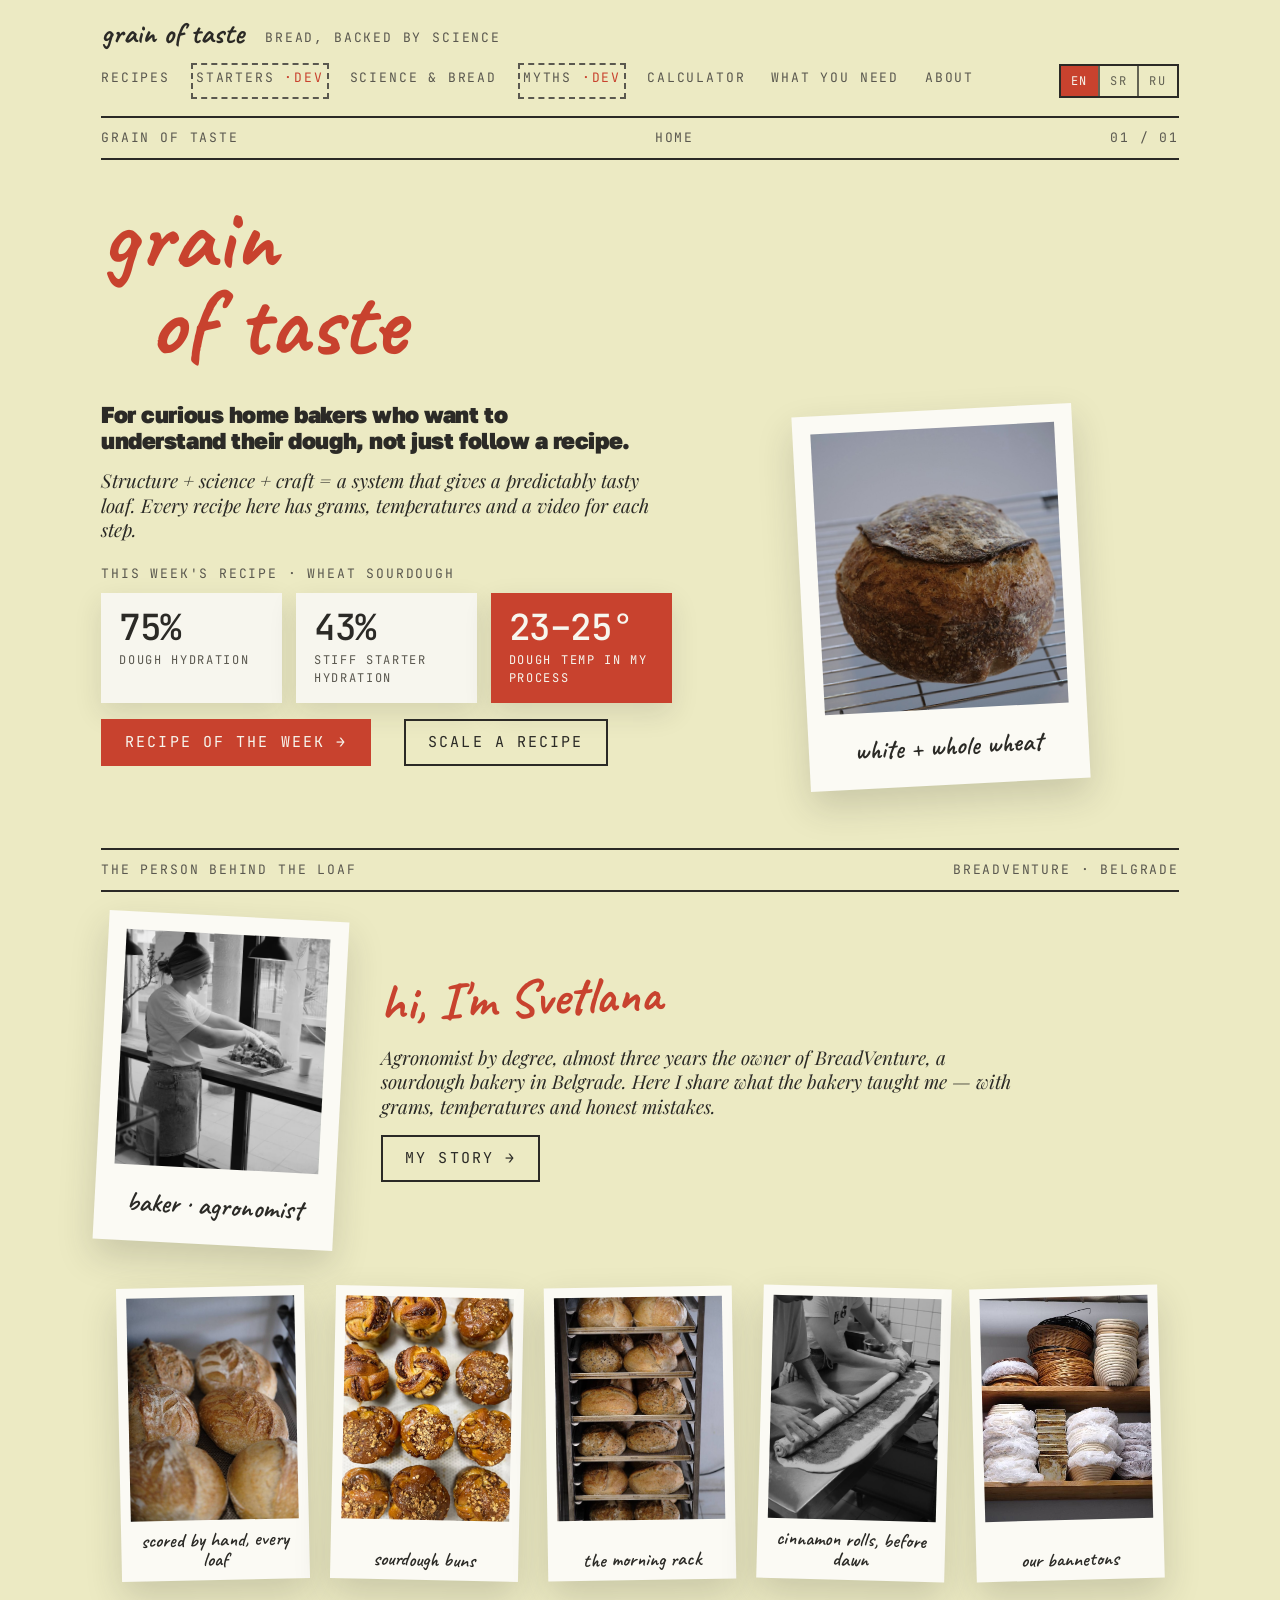
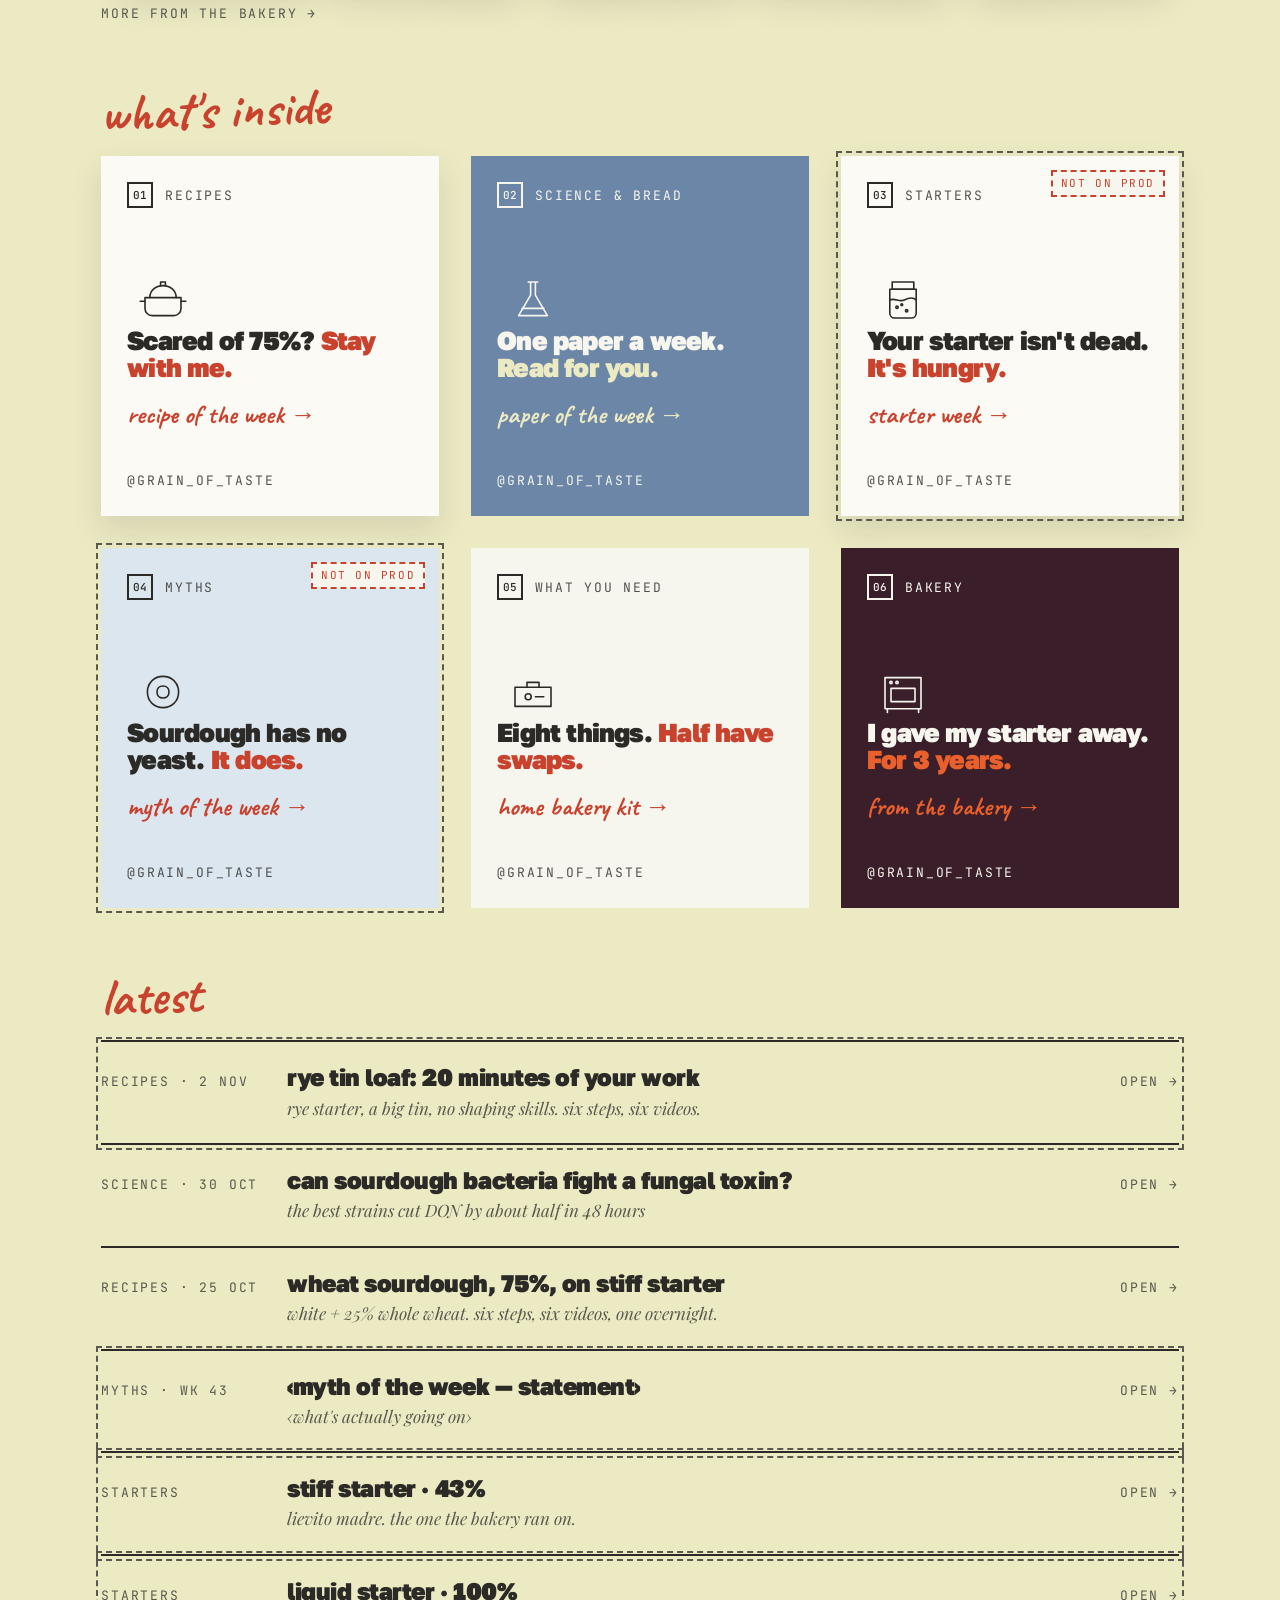
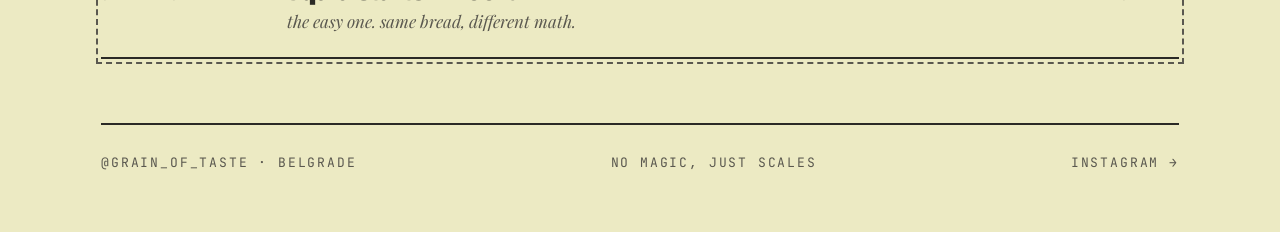
==== index.html @ 0c5607d9 "rye tin loaf recipe on the mirror (hidden on prod): her real process, 20% overnight variant, 40%→70%" ====
<!doctype html>
<html lang="en">
<head>
<meta charset="utf-8">
<meta name="viewport" content="width=device-width,initial-scale=1">
<link rel="icon" href="favicon.ico?v=3" sizes="any">
<link rel="icon" href="assets/favicon-32.png?v=3" sizes="32x32" type="image/png">
<link rel="icon" href="assets/icon-512.png?v=3" sizes="512x512" type="image/png">
<link rel="apple-touch-icon" href="assets/apple-touch-icon.png?v=3">
<link rel="mask-icon" href="assets/favicon.svg?v=3" color="#C8422E">
<link rel="icon" href="assets/favicon.svg?v=3" type="image/svg+xml">
<meta name="theme-color" content="#ECEAC3">
<title>grain of taste · bread, backed by science</title>
<meta name="description" content="Sourdough recipes, starters, a dough calculator and weekly bread science — from an agronomist who ran a bakery in Belgrade. No magic, just scales.">
<link rel="preconnect" href="https://fonts.googleapis.com"><link rel="preconnect" href="https://fonts.gstatic.com" crossorigin>
<link href="https://fonts.googleapis.com/css2?family=Caveat:wght@600;700&family=Playfair+Display:ital@1&family=JetBrains+Mono:wght@400;500&family=Golos+Text:wght@900&display=swap" rel="stylesheet">
<link rel="stylesheet" href="assets/style.css?v=fcdab4e9">
</head>
<body class="yellow">
<div class="wrap">

<header class="site-header">
  <a class="brand" href="index.html">grain of taste <span>bread, backed by science</span></a>
  <nav class="main">
    <a href="recipes/wheat-sourdough.html">recipes</a>
    <a href="recipes/stiff-starter-43.html">starters</a>
    <a href="science/index.html">science &amp; bread</a>
    <a href="myths/index.html">myths</a>
    <a href="calculator.html">calculator</a>
    <a href="what-you-need.html">what you need</a>
    <a href="about.html">about</a>
  </nav>
</header>

<div class="page-head"><span class="caps">grain of taste</span><span class="caps">home</span><span class="caps">01 / 01</span></div>

<section class="hero">
  <div class="title">grain <span>of taste</span></div>
  <div>
    <p class="lede">For curious home bakers who want to understand their dough, not just follow a recipe.</p>
    <p class="thought" style="margin-top:14px">Structure + science + craft = a system that gives a predictably tasty loaf. Every recipe here has grams, temperatures and a video for each step.</p>
    <p class="caps" style="margin:22px 0 -6px">this week's recipe · wheat sourdough</p>
    <div class="plates">
      <div class="plate"><span class="num">75%</span><span class="caps">dough hydration</span></div>
      <div class="plate"><span class="num">43%</span><span class="caps">stiff starter hydration</span></div>
      <div class="plate accent"><span class="num">23–25°</span><span class="caps">dough temp in my process</span></div>
    </div>
    <p><a class="btn fill" href="recipes/wheat-sourdough.html">recipe of the week →</a> &nbsp; <a class="btn" href="calculator.html">scale a recipe</a></p>
  </div>
  <div style="text-align:center">
    <figure class="polaroid w320" style="margin:0">
      <!-- replace with photos/hero.jpg — bread on the rack or crumb close-up, preset applied -->
      <img class="ph" src="photos/hero.jpg" alt="" onerror="this.removeAttribute('src')">
      <figcaption class="cap">white + whole wheat</figcaption>
    </figure>
  </div>
</section>

<section class="author">
  <div class="page-head"><span class="caps">the person behind the loaf</span><span class="caps">BreadVenture · belgrade</span></div>
  <div class="author-row">
    <figure class="polaroid r w240" style="margin:0"><img class="ph" src="photos/about-bakery.jpg" alt="Svetlana cutting bread at the bakery counter"><figcaption class="cap">baker · agronomist</figcaption></figure>
    <div>
      <h2 class="hand tilt">hi, I'm Svetlana</h2>
      <p class="thought">Agronomist by degree, almost three years the owner of BreadVenture, a sourdough bakery in Belgrade. Here I share what the bakery taught me — with grams, temperatures and honest mistakes.</p>
      <p><a class="btn" href="about.html">my story →</a></p>
    </div>
  </div>
  <div class="strip">
      <figure class="polaroid" style="--t:-2deg"><img class="ph" src="photos/bakery/scored.jpg" alt="scored by hand, every loaf" loading="lazy"><figcaption class="cap">scored by hand, every loaf</figcaption></figure>
      <figure class="polaroid" style="--t:2deg"><img class="ph" src="photos/bakery/buns.jpg" alt="sourdough buns" loading="lazy"><figcaption class="cap">sourdough buns</figcaption></figure>
      <figure class="polaroid" style="--t:-1.5deg"><img class="ph" src="photos/bakery/rack.jpg" alt="the morning rack" loading="lazy"><figcaption class="cap">the morning rack</figcaption></figure>
      <figure class="polaroid" style="--t:2.5deg"><img class="ph" src="photos/bakery/rolling.jpg" alt="cinnamon rolls, before dawn" loading="lazy"><figcaption class="cap">cinnamon rolls, before dawn</figcaption></figure>
      <figure class="polaroid" style="--t:-2.5deg"><img class="ph" src="photos/bakery/bannetons.jpg" alt="our bannetons" loading="lazy"><figcaption class="cap">our bannetons</figcaption></figure>
  </div>
  <p><a class="caps arrow" href="about.html#bakery">more from the bakery</a></p>
</section>

<section>
  <h2 class="hand tilt">what's inside</h2>
  <div class="three">
    <a class="cover-card yellow" href="recipes/wheat-sourdough.html">
      <div class="top"><span class="no">01</span><span class="caps">recipes</span></div>
      <span data-icon="pot" class="icon"></span>
      <p class="hook">Scared of 75%? <i>Stay with me.</i></p>
      <span class="series">recipe of the week →</span>
      <div class="bottom"><span class="caps">@grain_of_taste</span></div>
    </a>
    <a class="cover-card blue" href="science/index.html">
      <div class="top"><span class="no">02</span><span class="caps">science &amp; bread</span></div>
      <span data-icon="flask" class="icon"></span>
      <p class="hook">One paper a week. <i>Read for you.</i></p>
      <span class="series">paper of the week →</span>
      <div class="bottom"><span class="caps">@grain_of_taste</span></div>
    </a>
    <a class="cover-card yellow" href="recipes/stiff-starter-43.html">
      <div class="top"><span class="no">03</span><span class="caps">starters</span></div>
      <span data-icon="jar" class="icon"></span>
      <p class="hook">Your starter isn't dead. <i>It's hungry.</i></p>
      <span class="series">starter week →</span>
      <div class="bottom"><span class="caps">@grain_of_taste</span></div>
    </a>
    <a class="cover-card sky" href="myths/index.html">
      <div class="top"><span class="no">04</span><span class="caps">myths</span></div>
      <span data-icon="window" class="icon"></span>
      <p class="hook">Sourdough has no yeast. <i>It does.</i></p>
      <span class="series">myth of the week →</span>
      <div class="bottom"><span class="caps">@grain_of_taste</span></div>
    </a>
    <a class="cover-card paper" href="what-you-need.html">
      <div class="top"><span class="no">05</span><span class="caps">what you need</span></div>
      <span data-icon="scale" class="icon"></span>
      <p class="hook">Eight things. <i>Half have swaps.</i></p>
      <span class="series">home bakery kit →</span>
      <div class="bottom"><span class="caps">@grain_of_taste</span></div>
    </a>
    <a class="cover-card plum" href="about.html">
      <div class="top"><span class="no">06</span><span class="caps">bakery</span></div>
      <span data-icon="oven" class="icon"></span>
      <p class="hook">I gave my starter away. <i>For 3 years.</i></p>
      <span class="series">from the bakery →</span>
      <div class="bottom"><span class="caps">@grain_of_taste</span></div>
    </a>
  </div>
</section>

<section>
  <h2 class="hand tilt">latest</h2>
  <!-- Add new posts at the top. caps = rubric · date -->
  <div class="posts">
    <a class="post" href="recipes/rye-tin-loaf.html"><span class="caps">recipes · 2 nov</span><div><div class="title">rye tin loaf: 20 minutes of your work</div><div class="sub">rye starter, a big tin, no shaping skills. six steps, six videos.</div></div><span class="caps arrow">open</span></a>
    <a class="post" href="science/2026-10-30-sourdough-vs-fusarium.html"><span class="caps">science · 30 oct</span><div><div class="title">can sourdough bacteria fight a fungal toxin?</div><div class="sub">the best strains cut DON by about half in 48 hours</div></div><span class="caps arrow">open</span></a>
    <a class="post" href="recipes/wheat-sourdough.html"><span class="caps">recipes · 25 oct</span><div><div class="title">wheat sourdough, 75%, on stiff starter</div><div class="sub">white + 25% whole wheat. six steps, six videos, one overnight.</div></div><span class="caps arrow">open</span></a>
    <a class="post" href="myths/myth-template.html"><span class="caps">myths · wk 43</span><div><div class="title">‹myth of the week — statement›</div><div class="sub">‹what's actually going on›</div></div><span class="caps arrow">open</span></a>
    <a class="post" href="recipes/stiff-starter-43.html"><span class="caps">starters</span><div><div class="title">stiff starter · 43%</div><div class="sub">lievito madre. the one the bakery ran on.</div></div><span class="caps arrow">open</span></a>
    <a class="post" href="recipes/liquid-starter-100.html"><span class="caps">starters</span><div><div class="title">liquid starter · 100%</div><div class="sub">the easy one. same bread, different math.</div></div><span class="caps arrow">open</span></a>
  </div>
</section>

<footer class="site-footer">
  <span class="caps">@grain_of_taste · belgrade</span>
  <span class="caps">no magic, just scales</span>
  <a class="caps" href="https://instagram.com/grain_of_taste">instagram →</a>
</footer>
</div>
<script src="assets/site.js?v=3bee88e0"></script>
<script src="assets/i18n.js?v=c0e2ca39"></script>
<script src="assets/flags.js?v=604e0d68"></script>
<script src="assets/analytics.js?v=9a5e3be8"></script>
</body>
</html>
---- assets/style.css ----
/* grain of taste — site styles. Brandbook v1.0, Oct 2026.
   Tokens are the brandbook's. No white, no gradients, no textures, no rounded cards. */

:root{
  --yellow:#ECEAC3; --paper:#F7F6EE; --blue:#6B86A6; --sky:#DCE6EF;
  --plum:#3A1E2A; --red:#C8422E; --orange:#E9602C; --ink:#2B2A26;
  --muted:#5A584F; --card:#FBFAF4;
  --hand:'Caveat',cursive; --serif:'Playfair Display',serif;
  --mono:'JetBrains Mono',monospace; --hook:'Golos Text',sans-serif;
  --bg:var(--paper); --fg:var(--ink); --accent:var(--red); --rule:var(--ink);
  --step:20px; --margin:60px;
}
*{box-sizing:border-box}
html{-webkit-text-size-adjust:100%}
body{margin:0;background:var(--bg);color:var(--fg);font-family:var(--mono);font-size:15px;line-height:1.5}
body.yellow{--bg:var(--yellow)} body.paper{--bg:var(--paper)}
body.sky{--bg:var(--sky)}
body.blue{--bg:var(--blue);--fg:var(--paper);--accent:var(--yellow);--rule:var(--paper)}
body.plum{--bg:var(--plum);--fg:var(--paper);--accent:var(--orange);--rule:var(--paper)}
a{color:inherit;text-decoration:none}
img,video,iframe{max-width:100%;display:block}
svg.icon{width:1em;height:1em;stroke:currentColor;fill:none;stroke-width:1.6;stroke-linecap:round;stroke-linejoin:round;vector-effect:non-scaling-stroke}
svg.icon *{vector-effect:non-scaling-stroke}

/* ---------- type ---------- */
.caps{font-family:var(--mono);font-size:13px;letter-spacing:.14em;text-transform:uppercase;color:var(--muted)}
.blue .caps,.plum .caps{color:var(--fg);opacity:.75}
.hand{font-family:var(--hand);font-weight:700;color:var(--accent);line-height:1}
.hand.tilt{display:inline-block;transform:rotate(-3deg);transform-origin:left bottom}
.thought{font-family:var(--serif);font-style:italic;font-size:22px;line-height:1.3;max-width:34em}
.num{font-family:var(--mono);font-weight:500;letter-spacing:-.04em;line-height:1}
h1,h2,h3{margin:0;font-weight:700}
h1.hand{font-size:clamp(56px,9vw,112px);margin:var(--step) 0 calc(var(--step)*1.5)}
h2.hand{font-size:clamp(40px,6vw,72px);margin:0 0 var(--step)}
h3.hand{font-size:40px}
p{margin:0 0 var(--step)}
.arrow::after{content:" →"}

/* ---------- layout ---------- */
.wrap{max-width:1180px;margin:0 auto;padding:0 clamp(16px,4vw,var(--margin))}
.site-header,.site-footer{display:flex;justify-content:space-between;align-items:center;gap:var(--step);padding:28px 0;flex-wrap:wrap}
.site-header .brand{font-family:var(--hand);font-weight:700;font-size:34px;line-height:1;color:var(--fg)}
.site-header .brand span{font-family:var(--mono);font-weight:400;font-size:13px;letter-spacing:.14em;text-transform:uppercase;color:var(--muted);margin-left:14px;vertical-align:middle}
.blue .site-header .brand span,.plum .site-header .brand span{color:var(--fg);opacity:.75}
nav.main{display:flex;gap:18px 26px;flex-wrap:wrap}
nav.main a{font-family:var(--mono);font-size:13px;letter-spacing:.14em;text-transform:uppercase;color:var(--muted);padding-bottom:4px;border-bottom:2px solid transparent}
nav.main a.on,nav.main a:hover{color:var(--fg);border-color:var(--accent)}
.blue nav.main a,.plum nav.main a{color:var(--fg);opacity:.8}
.blue nav.main a.on,.plum nav.main a.on{opacity:1}
.page-head{display:flex;justify-content:space-between;align-items:baseline;gap:var(--step);padding:14px 0;border-top:2px solid var(--rule);border-bottom:2px solid var(--rule);margin-bottom:calc(var(--step)*2)}
.site-footer{border-top:2px solid var(--rule);margin-top:calc(var(--step)*4);padding:28px 0 60px}
section{margin:calc(var(--step)*3) 0}
.two{display:grid;grid-template-columns:1fr 1fr;gap:calc(var(--step)*2)}
.three{display:grid;grid-template-columns:repeat(3,1fr);gap:calc(var(--step)*2)}
@media(max-width:820px){.two,.three{grid-template-columns:1fr}}

/* ---------- elements ---------- */
.plate{display:inline-flex;flex-direction:column;gap:8px;background:var(--paper);color:var(--ink);padding:26px 28px;box-shadow:0 10px 26px rgba(43,42,38,.12);min-width:150px}
.plate .num{font-size:60px}
.plate .caps{font-size:15px}
.plate.accent{background:var(--red);color:var(--paper)} .plate.accent .caps{color:var(--paper);opacity:.85}
.plum .plate.accent{background:var(--orange)}
.plates{display:flex;gap:var(--step);flex-wrap:wrap;margin:var(--step) 0}
.plates .plate{min-width:0;flex:1 1 140px}
@media(max-width:600px){.plate{padding:18px 20px}.plate .num{font-size:40px}}

.polaroid{display:inline-block;background:var(--card);padding:18px 18px 76px;box-shadow:0 16px 36px rgba(43,42,38,.18);transform:rotate(-3deg);max-width:100%;position:relative}
.polaroid.r{transform:rotate(3deg)} .polaroid.flat{transform:none}
.polaroid .ph{aspect-ratio:4/4.6;width:100%;background:#D9D3C7;object-fit:cover;display:block}
.polaroid .cap{position:absolute;left:10px;right:10px;bottom:0;height:76px;display:flex;align-items:center;justify-content:center;text-align:center;font-family:var(--hand);font-weight:600;font-size:32px;color:var(--ink);line-height:.95}
.polaroid.w240 .cap{font-size:28px}
.polaroid.w240{width:240px} .polaroid.w320{width:320px} .polaroid.w420{width:420px}

.list{list-style:none;margin:0;padding:0;border-top:2px solid var(--rule)}
.list li{display:grid;grid-template-columns:40px 1fr;gap:22px;padding:18px 0;border-bottom:2px solid var(--rule);font-size:16px;line-height:1.45}
.list li b{font-weight:400;color:var(--muted);font-size:18px}
.blue .list li b,.plum .list li b{color:var(--fg);opacity:.7}

table.t{width:100%;border-collapse:collapse;font-family:var(--mono);font-size:17px}
table.t th{font-weight:400;text-align:left;padding:14px 0;border-bottom:2px solid var(--rule)}
table.t th.r,table.t td.r{text-align:right;font-variant-numeric:tabular-nums}
table.t td{padding:14px 0;border-bottom:2px solid var(--rule)}
table.t th.caps,table.t td.caps{font-size:13px}
table.t tr.total td{font-weight:500}

.steps{display:flex;gap:20px;flex-wrap:wrap;margin:var(--step) 0}
.steps a{width:110px;height:110px;border:2px solid var(--rule);display:grid;place-items:center;font-family:var(--mono);font-size:40px;font-weight:500}
.steps a.last{background:var(--red);border-color:var(--red);color:var(--paper)}
@media(max-width:600px){.steps a{width:64px;height:64px;font-size:24px}}

.btn{display:inline-block;font-family:var(--mono);font-size:15px;letter-spacing:.14em;text-transform:uppercase;padding:14px 22px;border:2px solid var(--rule);line-height:1;cursor:pointer;background:none;color:inherit}
.btn.fill{background:var(--red);border-color:var(--red);color:var(--paper)}
.plum .btn.fill{background:var(--orange);border-color:var(--orange)}
.btn.small{font-size:13px;padding:10px 14px}

.reply{font-family:var(--hand);font-weight:700;font-size:38px;line-height:1.05;color:var(--accent);margin:var(--step) 0}
.reply::after{content:" →"}

.cover-card{display:flex;flex-direction:column;justify-content:space-between;min-height:420px;padding:26px;color:var(--ink);position:relative}
.cover-card.yellow{background:var(--yellow)} .cover-card.paper{background:var(--paper)}
.cover-card.sky{background:var(--sky)}
.cover-card.blue{background:var(--blue);color:var(--paper)} .cover-card.plum{background:var(--plum);color:var(--paper)}
.cover-card .top{display:flex;align-items:center;gap:12px}
.cover-card .no{width:26px;height:26px;border:2px solid currentColor;display:grid;place-items:center;font-size:11px;font-weight:500;letter-spacing:0}
.cover-card .caps{color:inherit;opacity:.8}
.cover-card .icon{width:72px;height:72px;margin:28px 0 20px}
.cover-card .hook{font-family:var(--hook);font-weight:900;font-size:30px;line-height:1.02;letter-spacing:-.03em;margin:0 0 14px}
.cover-card .hook i{font-style:normal;color:var(--red)}
.cover-card.blue .hook i{color:var(--yellow)} .cover-card.plum .hook i{color:var(--orange)}
.cover-card .series{font-family:var(--hand);font-weight:700;font-size:26px;color:var(--red)}
.cover-card.blue .series{color:var(--yellow)} .cover-card.plum .series{color:var(--orange)}
.cover-card .bottom{display:flex;justify-content:space-between;margin-top:auto;padding-top:24px}
.cover-card:hover .hook{text-decoration:underline;text-decoration-thickness:2px;text-underline-offset:4px}

/* post list rows */
.posts{border-top:2px solid var(--rule)}
.post{display:grid;grid-template-columns:140px 1fr auto;gap:var(--step);padding:22px 0;border-bottom:2px solid var(--rule);align-items:baseline}
.post .title{font-family:var(--hook);font-weight:900;font-size:24px;letter-spacing:-.02em;line-height:1.05}
.post .sub{font-family:var(--serif);font-style:italic;font-size:17px;color:var(--muted);margin-top:6px}
.blue .post .sub,.plum .post .sub{color:var(--fg);opacity:.8}
@media(max-width:600px){.post{grid-template-columns:1fr}.post .caps{order:-1}}

/* ---------- recipe ---------- */
.step{display:grid;grid-template-columns:1fr 1fr;gap:calc(var(--step)*2);padding:calc(var(--step)*2) 0;border-top:2px solid var(--rule)}
.step .head{display:flex;gap:22px;align-items:flex-start;grid-column:1/-1}
.step .head .num{font-size:clamp(96px,14vw,200px)}
.step .head .hand{font-size:clamp(40px,5.5vw,64px);padding-top:.35em}
.step .side{display:flex;flex-direction:column;gap:var(--step)}
.step .icon{width:64px;height:64px}
@media(max-width:820px){.step{grid-template-columns:1fr}}

/* video slot — one per step */
.video{background:var(--ink);aspect-ratio:4/5;max-width:420px;width:100%;position:relative;display:grid;place-items:center;color:var(--paper);overflow:hidden}
.video video,.video iframe{width:100%;height:100%;object-fit:cover;border:0}
.video .empty{text-align:center;padding:20px}
.video .empty .icon{width:56px;height:56px;margin:0 auto 14px;stroke:var(--paper);opacity:.7}
.video .empty .caps{color:var(--paper);opacity:.7;display:block}
.video .empty .hand{font-size:30px;color:var(--yellow);display:block;margin-top:10px}
.video.wide{aspect-ratio:16/9;max-width:none}

/* ---------- calculator ---------- */
.calc{display:grid;grid-template-columns:1fr 1.2fr;gap:calc(var(--step)*2);align-items:start}
@media(max-width:820px){.calc{grid-template-columns:1fr}}
.field{display:flex;flex-direction:column;gap:8px;margin-bottom:var(--step)}
.field input[type=number],.field select{font-family:var(--mono);font-size:22px;padding:12px 14px;border:2px solid var(--rule);background:var(--paper);color:var(--ink);width:100%;max-width:320px}
.field input:focus{outline:2px solid var(--red);outline-offset:2px}
.seg{display:flex;flex-wrap:wrap;gap:0;border:2px solid var(--rule);width:max-content;max-width:100%}
.seg label{padding:10px 14px;font-size:13px;letter-spacing:.14em;text-transform:uppercase;cursor:pointer;border-right:2px solid var(--rule)}
.seg label:last-child{border-right:0}
.seg input{display:none}
.seg input:checked+span{background:var(--red);color:var(--paper);margin:-10px -14px;padding:10px 14px;display:inline-block}
.calc-out .big{font-size:clamp(56px,8vw,120px)}
.note{font-family:var(--serif);font-style:italic;font-size:17px;color:var(--muted)}
.blue .note,.plum .note{color:var(--fg);opacity:.85}

/* ---------- misc ---------- */
.hero{display:grid;grid-template-columns:1.2fr 1fr;gap:calc(var(--step)*2);align-items:center;padding:calc(var(--step)*2) 0}
@media(max-width:820px){.hero{grid-template-columns:1fr}}
.hero .title{font-family:var(--hand);font-weight:700;font-size:clamp(72px,12vw,170px);line-height:.95;color:var(--red)}
.hero .title span{display:block;margin-left:.6em}
.kit{display:grid;grid-template-columns:repeat(auto-fill,minmax(260px,1fr));gap:calc(var(--step)*2)}
.kit .item{border-top:2px solid var(--rule);padding-top:18px}
.kit .item .icon{width:56px;height:56px;margin-bottom:12px}
.kit .item .ph{height:190px;width:100%;object-fit:contain;object-position:left center;margin-bottom:14px}
.kit .item h3{font-family:var(--hook);font-weight:900;font-size:22px;letter-spacing:-.02em;margin:0 0 8px}
.kit .item .must{display:inline-block;background:var(--red);color:var(--paper);font-size:11px;letter-spacing:.14em;text-transform:uppercase;padding:4px 8px;margin-left:8px;vertical-align:middle}
.kit .item .nice{display:inline-block;border:2px solid var(--rule);font-size:11px;letter-spacing:.14em;text-transform:uppercase;padding:2px 8px;margin-left:8px;vertical-align:middle}
.hl{background:var(--red);color:var(--paper);padding:0 .2em}
.blue .hl{background:var(--yellow);color:var(--ink)} .plum .hl{background:var(--orange)}
.article{max-width:720px;font-size:17px;line-height:1.6}
.article h2{font-family:var(--hand);font-weight:700;font-size:48px;color:var(--accent);margin:calc(var(--step)*2) 0 var(--step)}
.article .ref{border-left:2px solid var(--rule);padding:4px 0 4px 18px;margin:var(--step) 0;font-size:15px}
.article .ref .caps{display:block;margin-bottom:6px}
.article .verdict{display:grid;grid-template-columns:auto 1fr;gap:18px;align-items:center;background:var(--paper);color:var(--ink);padding:22px;box-shadow:0 10px 26px rgba(43,42,38,.12);margin:calc(var(--step)*1.5) 0}
.article .verdict .num{font-size:44px}
.article .verdict .caps{color:var(--muted)}
.slot{outline:2px dashed var(--muted);outline-offset:4px;color:var(--muted);font-family:var(--serif);font-style:italic}

/* language switcher */
.lang{display:flex;border:2px solid var(--rule)}
.lang a{font-family:var(--mono);font-size:12px;letter-spacing:.14em;text-transform:uppercase;padding:6px 10px;color:var(--fg);opacity:.7}
.lang a+a{border-left:2px solid var(--rule)}
.lang a.on{background:var(--red);color:var(--paper);opacity:1}
.plum .lang a.on{background:var(--orange)}
.blue .lang a.on{background:var(--yellow);color:var(--ink)}

/* ---------- layout fixes (QA) ---------- */
.page-head{flex-wrap:wrap;row-gap:6px}
.plates .plate{flex:0 1 auto}
.plate{min-width:0;max-width:100%}
.plate .num{overflow-wrap:anywhere}
.seg{width:auto;flex-wrap:wrap}
.seg label{flex:1 1 auto;text-align:center}
.hand.tilt{transform:rotate(-2deg)}
h2.hand.tilt{margin-top:calc(var(--step)*1.5)}
.step .head{min-width:0;flex-wrap:wrap}
.step .head .hand{min-width:0;overflow-wrap:anywhere}
.list li{min-width:0;overflow-wrap:anywhere}
table.t td,table.t th{overflow-wrap:anywhere}
.polaroid .ph:not([src]){visibility:visible}
@media(max-width:600px){
  .seg label{font-size:12px;padding:10px 10px}
  .site-header .brand span{display:block;margin:6px 0 0}
  .step .head .num{font-size:88px}
}
.seg label{padding:0}
.seg label span{display:block;padding:10px 14px}
.seg input:checked+span{background:var(--red);color:var(--paper);margin:0;padding:10px 14px}
table.t th{overflow-wrap:normal;vertical-align:bottom}
.btn{margin:0 6px 10px 0}
@media(max-width:600px){ table.t{font-size:15px} table.t th{font-size:13px} }
.field select{font-size:16px;max-width:420px}
/* mirror marker (only on dev.* addresses) */
.dev-bar{position:sticky;top:0;z-index:50;background:var(--red);color:var(--paper);font-family:var(--mono);font-size:12px;letter-spacing:.14em;text-transform:uppercase;text-align:center;padding:6px 16px}

/* ---------- what you need: kit steps ---------- */
.tag{display:inline-block;font-family:var(--mono);font-size:12px;letter-spacing:.14em;text-transform:uppercase;padding:5px 10px;line-height:1.2}
.tag.must{background:var(--red);color:var(--paper)}
.tag.swap{border:2px solid var(--rule);color:var(--fg);padding:3px 8px}
.tag.nice{background:var(--sky);color:var(--ink)}
.kit-jump{display:flex;flex-wrap:wrap;gap:8px 18px;margin-top:var(--step)}
.kit-jump a{border-bottom:2px solid var(--rule);padding-bottom:2px}
.kit-row{display:grid;grid-template-columns:1.1fr 1fr;gap:calc(var(--step)*2);align-items:center}
.kit-text{min-width:0}
.kit-name{font-family:var(--hook);font-weight:900;font-size:clamp(30px,4vw,48px);letter-spacing:-.03em;line-height:1.02;margin:0 0 var(--step);text-wrap:balance}
.kit-intro{margin:var(--step) 0 10px;color:var(--fg)}
.kit-photos{display:flex;gap:20px;align-items:center;justify-content:center;min-width:0}
.kit-photos img{max-height:320px;width:auto;max-width:100%;object-fit:contain;filter:drop-shadow(0 14px 22px rgba(43,42,38,.18))}
.kit-photos.n2 img{max-width:calc(50% - 10px)}
.kit-photos.n3{display:grid;grid-template-columns:1fr 1fr;gap:16px}
.kit-photos.n3 img{max-height:220px;margin:auto}
.kit-photos.n3 img:first-child{grid-column:1/-1;max-height:240px}
@media(max-width:820px){.kit-row{grid-template-columns:1fr}.kit-photos{order:-1}.kit-photos img{max-height:240px}}
.kit-check{list-style:none;margin:0;padding:0;border-top:2px solid var(--rule)}
.kit-check li{border-bottom:2px solid var(--rule)}
.kit-check label{display:flex;flex-wrap:wrap;align-items:center;gap:8px 14px;padding:16px 0;cursor:pointer}
.kit-check input{position:absolute;opacity:0;width:1px;height:1px}
.kit-check .box{width:26px;height:26px;border:2px solid var(--rule);flex:none;display:grid;place-items:center}
.kit-check input:checked+.box{background:var(--red);border-color:var(--red)}
.kit-check input:checked+.box::after{content:"";width:10px;height:6px;border-left:2px solid var(--paper);border-bottom:2px solid var(--paper);transform:rotate(-45deg) translate(1px,-1px)}
.kit-check input:focus-visible+.box{outline:2px solid var(--red);outline-offset:3px}
.kit-check .what{font-family:var(--mono);font-size:17px}
.kit-check .or{font-family:var(--serif);font-style:italic;font-size:16px;color:var(--muted)}
.kit-check .tag{margin-left:auto}
.kit-check input:checked~.what{text-decoration:line-through;text-decoration-thickness:2px}

/* ---------- PDF download button ---------- */
.btn.pdf::before{content:"↓ "}

/* ---------- watermark (only in print / PDF) ---------- */
.watermark{display:none}
.pdf-only{display:none}

@media print{
  @page{size:A4;margin:16mm 0 16mm 0}
  html,body{background:var(--paper)!important;-webkit-print-color-adjust:exact;print-color-adjust:exact}
  body{--bg:var(--paper)}
  .wrap{padding:0 15mm}
  .site-header,.site-footer,.lang,.dev-bar,.no-pdf,.steps,.scaler,.step .side,.btn,.kit-jump,.calc{display:none!important}
  section,.step{margin:0 0 10mm;padding-top:0}
  .step{display:block;padding:8mm 0 0;break-inside:avoid}
  .step .head .num{font-size:110px}
  .step .head .hand{font-size:44px}
  .plates{break-inside:avoid}
  .plate{box-shadow:none;border:2px solid var(--ink)}
  .plate.accent{border-color:var(--red)}
  .polaroid{box-shadow:0 0 0 1px rgba(43,42,38,.25)}
  h2,h3,.page-head{break-after:avoid}
  .list li,table.t tr{break-inside:avoid}
  .hero{padding:0;break-after:page}
  .hero .polaroid{width:380px}
  .pdf-only{display:block}
  .pdf-video{margin-top:6mm;font-family:var(--mono);font-size:12px;letter-spacing:.08em;color:var(--muted)}
  .pdf-video b{color:var(--red);font-weight:500}
  a{text-decoration:none!important}
  .watermark{display:block;position:fixed;inset:-40mm;z-index:9999;pointer-events:none;overflow:hidden}
  .watermark div{position:absolute;inset:0;display:flex;flex-wrap:wrap;align-content:flex-start;gap:26mm 22mm;transform:rotate(-30deg);transform-origin:center}
  .watermark span{font-family:var(--mono);font-weight:500;font-size:15px;letter-spacing:.18em;text-transform:uppercase;color:rgba(43,42,38,.085);white-space:nowrap}
  .watermark span:nth-child(2n){color:rgba(200,66,46,.10)}
}
/* sections not released on prod — marked only on the mirror / local */
a.unreleased{outline:2px dashed var(--muted);outline-offset:3px}
nav.main a.unreleased::after{content:" ·dev";color:var(--red)}
.cover-card.unreleased::before{content:"not on prod";position:absolute;top:14px;right:14px;font-family:var(--mono);font-size:11px;letter-spacing:.14em;text-transform:uppercase;background:var(--paper);color:var(--red);padding:3px 8px;border:2px dashed var(--red)}

/* about: bakery list with a small heading per item */
.bakery-list li strong{display:block;font-family:var(--hand);font-weight:700;font-size:30px;color:var(--accent);margin-bottom:6px;letter-spacing:0}
.bakery-list li{font-size:15px;line-height:1.55}

/* plates keep their own colours on dark pages (blue / plum) */
.blue .plate .caps,.plum .plate .caps{color:var(--muted);opacity:1}
.blue .plate.accent .caps,.plum .plate.accent .caps{color:var(--paper);opacity:.85}
.blue .plate .num,.plum .plate .num{color:var(--ink)}
.blue .plate.accent .num,.plum .plate.accent .num{color:var(--paper)}
/* readability on blue / orange: full-strength labels */
.blue .caps,.plum .caps,.blue nav.main a,.plum nav.main a,.blue .lang a,.blue .site-header .brand span,.plum .site-header .brand span,.cover-card.blue .caps,.cover-card.plum .caps{opacity:1}
.blue .plate.accent .caps,.plum .plate.accent .caps,.plate.accent .caps{opacity:1}
.blue .list li b,.plum .list li b{opacity:.9}
.blue .post .sub,.plum .post .sub{opacity:1}

/* calculator: segmented toggle fills its whole half (Safari) */
.seg label{display:flex}
.seg label span,.seg input:checked+span{display:block;flex:1;margin:0;padding:10px 14px;text-align:center}
.stock-note b{font-family:var(--mono);font-style:normal;font-weight:500;color:var(--fg)}
.stock-note{margin:14px 0 8px}

.field[hidden]{display:none}

/* real step videos: vertical, shown whole */
.video.tall{aspect-ratio:9/16;max-width:340px;background:var(--ink)}
.video .screen{width:100%;height:100%}
.video .screen video{width:100%;height:100%;object-fit:contain;background:var(--ink);display:block}
.clip-tabs{display:flex;flex-wrap:wrap;gap:8px;max-width:340px;margin-top:10px}
.clip-tabs button{font-family:var(--mono);font-size:12px;letter-spacing:.12em;text-transform:uppercase;padding:7px 10px;border:2px solid var(--rule);background:none;color:var(--fg);cursor:pointer}
.clip-tabs button.on{background:var(--red);border-color:var(--red);color:var(--paper)}
.clip-tabs button:focus-visible{outline:2px solid var(--red);outline-offset:2px}
@media(max-width:820px){.video.tall,.clip-tabs{max-width:100%;margin-left:auto;margin-right:auto}.video.tall{max-width:min(100%,420px)}}

/* hero: the big handwritten title spans the full width, text + photo sit below it */
.hero > .title{grid-column:1/-1;font-size:clamp(64px,11vw,140px);margin:0 0 calc(var(--step)*.5)}
.hero > .title span{white-space:nowrap}
@media(max-width:600px){.hero > .title span{white-space:normal}}
@media print{.hero > .title{font-size:120px}}

/* step squares in the hero fit one row */
.hero .steps{gap:12px}
.hero .steps a{width:72px;height:72px;font-size:28px}
@media(max-width:600px){.hero .steps{gap:8px}.hero .steps a{width:48px;height:48px;font-size:20px}}

/* recipe calculator: a highlighted band with a beginner explainer */
.calc-band{background:var(--sky);color:var(--ink);padding:clamp(18px,4vw,44px);margin-left:calc(-1 * clamp(0px,2vw,24px));margin-right:calc(-1 * clamp(0px,2vw,24px))}
.calc-band .page-head{margin-top:0}
.calc-explain{max-width:820px;margin-bottom:calc(var(--step)*2)}
.calc-explain .thought{margin-bottom:var(--step)}
.calc-explain .list li strong{font-weight:500;color:var(--ink)}
.calc-explain .list li b{color:var(--red);font-weight:500}
.calc-explain .note{margin-top:14px}
.calc-band .field input[type=number],.calc-band .field select{background:var(--card)}
@media print{.calc-band{display:none!important}}
.calc-explain .list li strong{display:block;margin-bottom:4px}
.blue .calc-explain .list li b{color:var(--accent)}
.blue .calc-explain .list li strong{color:var(--fg)}
.blue .calc-explain .list li b{opacity:1}

/* calculator v3 */
.presets{display:flex;flex-wrap:wrap;gap:8px;margin-top:10px}
.presets .btn{margin:0}
.calc-split{margin:-6px 0 14px;font-size:15px}
table.t tr.sum td{font-weight:500;border-top:2px solid var(--rule);border-bottom:0;padding-top:16px}
table.t tr.sum td:first-child{font-family:var(--mono);text-transform:uppercase;letter-spacing:.12em;font-size:13px}
.calc-actions{margin-top:18px}
.print-sheet{display:none}
@media print{
  body.print-calc .wrap > *:not(.print-sheet){display:none!important}
  body.print-calc .print-sheet{display:block!important}
  body.print-calc .print-sheet h1.hand{font-size:72px;margin:10mm 0 4mm;transform:none}
  body.print-calc .print-sheet .calc-out{display:block!important}
  body.print-calc .print-sheet .big{font-size:80px}
  body.print-calc .print-foot{margin-top:12mm}
  body.print-calc{background:var(--paper)!important;color:var(--ink)!important;--fg:var(--ink);--rule:var(--ink);--accent:var(--red)}
}

/* home: audience line + author block */
.lede{font-family:var(--hook);font-weight:900;font-size:clamp(22px,2.4vw,30px);line-height:1.12;letter-spacing:-.02em;margin:24px 0 0;max-width:30em;text-wrap:balance}
.author-row{display:grid;grid-template-columns:auto 1fr;gap:calc(var(--step)*2.5);align-items:center}
@media(max-width:700px){.author-row{grid-template-columns:1fr;justify-items:start}}
/* recipe: troubleshooting table */
.tscroll{overflow-x:auto}
table.trouble td:first-child{font-weight:500;width:38%;padding-right:20px}
table.trouble td:last-child{font-family:var(--serif);font-style:italic;font-size:18px}
.note.baked{margin:-4px 0 12px}
.calc-explain .note strong{font-weight:400;font-style:normal;font-family:var(--mono);font-size:14px;color:var(--fg)}

/* about: bakery gallery — polaroids in columns */
.gallery{columns:3 240px;column-gap:34px;padding:10px 6px}
.gallery .polaroid{display:block;width:100%;break-inside:avoid;margin:0 0 38px;transform:rotate(var(--t,0deg));padding:14px 14px 62px}
.gallery .polaroid .ph{aspect-ratio:auto;height:auto}
.gallery .polaroid .cap{font-size:26px;bottom:16px;height:auto}
@media(max-width:600px){.gallery{columns:2 140px;column-gap:18px}.gallery .polaroid{padding:8px 8px 44px}.gallery .polaroid .cap{font-size:19px;bottom:10px}}
@media print{.gallery-sec{display:none}}
.calc-out .big{line-height:1.05;margin-bottom:10px}
.note.baked{margin:6px 0 12px}
@media(max-width:600px){.gallery .polaroid{padding-bottom:58px}.gallery .polaroid .cap{font-size:17px;line-height:1;bottom:8px;left:6px;right:6px}}

/* home: bakery strip */
.strip{display:grid;grid-template-columns:repeat(5,1fr);gap:22px;margin:calc(var(--step)*2) 0 var(--step);padding:6px}
.strip .polaroid{width:100%;transform:rotate(var(--t,0deg));padding:10px 10px 52px}
.strip .polaroid .ph{aspect-ratio:3/4}
.strip .polaroid .cap{font-size:20px;bottom:10px;left:6px;right:6px;height:auto;line-height:1}
@media(max-width:900px){.strip{grid-template-columns:repeat(3,1fr)}.strip .polaroid:nth-child(n+4){display:none}}
@media(max-width:500px){.strip{grid-template-columns:repeat(2,1fr);gap:14px}.strip .polaroid:nth-child(n+3){display:none}.strip .polaroid .cap{font-size:16px}}
.strip{padding:6px 10px;overflow:hidden}
.author{overflow-x:clip}
.strip{overflow:visible}
.strip .polaroid{padding-bottom:60px}
@media(max-width:900px){.strip .polaroid .cap{font-size:17px}}

/* ---------- compact scale (Oct 25): less empty space, smaller display type ---------- */
:root{--step:16px}
.site-header{padding:18px 0}
.site-header .brand{font-size:30px}
.page-head{padding:10px 0;margin-bottom:calc(var(--step)*1.5)}
section{margin:calc(var(--step)*2.5) 0}
.hero{padding:var(--step) 0;align-items:start;gap:calc(var(--step)*2)}
.hero > .title{font-size:clamp(52px,7.5vw,104px);margin:0}
.hero .title span{margin-left:.5em}
.hero > div:last-child{padding-top:12px}
.lede{font-size:clamp(19px,1.8vw,24px);margin-top:4px}
.thought{font-size:19px}
h1.hand{font-size:clamp(44px,6.5vw,80px)}
h2.hand{font-size:clamp(32px,4.2vw,52px)}
.plate{padding:18px 22px;gap:6px}
.plate .num{font-size:44px}
.plate .caps{font-size:12px}
.plates{gap:14px}
.polaroid.w320{width:280px}
.reply{font-size:32px}
.step{padding:calc(var(--step)*2) 0;gap:calc(var(--step)*2)}
.step .head .num{font-size:clamp(72px,9vw,136px)}
.step .head .hand{font-size:clamp(30px,3.6vw,46px)}
.video.tall,.clip-tabs{max-width:300px}
.list li{padding:14px 0;font-size:15px}
.kit-name{font-size:clamp(26px,3vw,38px)}
.kit-photos img{max-height:260px}
.calc-out .big{font-size:clamp(48px,6vw,88px)}
.cover-card{min-height:360px}
.cover-card .hook{font-size:26px}
.hero .steps a{width:60px;height:60px;font-size:24px}
@media(max-width:600px){.plate .num{font-size:34px}.reply{font-size:26px}}
.hero{padding-top:0}
.hero > .title{line-height:.9;margin-top:-6px}
@media(min-width:821px){.hero .plates{flex-wrap:nowrap}.hero .plates .plate{flex:1 1 0;min-width:0}}
.plate .num{white-space:nowrap}
@media(min-width:821px){.hero .plates .plate .num{font-size:36px}.hero .plates .plate{padding:16px 18px}}
.polaroid.w320 .cap{font-size:27px}

/* home strip: no clipping — gentler tilt and inner padding keep cards inside */
.author{overflow:visible}
.strip{padding:10px 18px 6px;gap:26px}
.strip .polaroid{transform:rotate(calc(var(--t,0deg) * .6))}

/* calculator page photos */
.calc-intro{display:grid;grid-template-columns:1fr auto;gap:calc(var(--step)*3);align-items:center}
.polaroid.w280{width:280px}
.calc-strip{grid-template-columns:repeat(3,1fr);max-width:860px;margin:calc(var(--step)*2) auto}
@media(max-width:820px){.calc-intro{grid-template-columns:1fr}.calc-intro .polaroid{justify-self:center}}
@media print{.calc-intro .polaroid,.calc-strip{display:none}}
/* home strip on phones: flat, inside the gutter */
@media(max-width:600px){.strip{padding:6px 4px}.strip .polaroid{transform:none}}
.strip{grid-template-columns:repeat(5,minmax(0,1fr))}
.calc-strip{grid-template-columns:repeat(3,minmax(0,1fr))}
@media(max-width:900px){.strip{grid-template-columns:repeat(3,minmax(0,1fr))}}
@media(max-width:500px){.strip{grid-template-columns:repeat(2,minmax(0,1fr))}}
.polaroid.w280 .cap{font-size:24px}
@media(max-width:500px){.calc-strip{grid-template-columns:repeat(2,minmax(0,1fr))}.calc-strip .polaroid:nth-child(n+3){display:none}}
.strip .polaroid,.gallery .polaroid{margin-left:0;margin-right:0}
.strip .polaroid{margin-top:0;margin-bottom:0}

/* ===================== review round, Oct 25 ===================== */

/* recipe: sticky step navigation (slides in under the top edge once the cover is gone) */
.step-nav{position:fixed;left:0;right:0;top:0;z-index:40;background:var(--bg);border-bottom:2px solid var(--rule);transform:translateY(-120%);transition:transform .25s ease;box-shadow:0 6px 18px rgba(43,42,38,.08)}
.step-nav.show{transform:none}
.step-nav .in{max-width:1180px;margin:0 auto;padding:0 clamp(16px,4vw,var(--margin));display:flex;align-items:stretch;gap:4px;overflow-x:auto;scrollbar-width:none}
.step-nav .in::-webkit-scrollbar{display:none}
.step-nav a{flex:none;display:flex;align-items:baseline;gap:8px;padding:12px 10px 10px;border-bottom:3px solid transparent;margin-bottom:-2px;font-family:var(--mono);font-size:12px;letter-spacing:.12em;text-transform:uppercase;color:var(--muted);white-space:nowrap}
.step-nav a b{font-weight:500;font-size:18px;letter-spacing:0;color:var(--fg)}
.step-nav a.sn-extra{color:var(--fg)}
.step-nav a.sn-extra + a:not(.sn-extra){margin-left:auto}
.step-nav a:hover{color:var(--fg)}
.step-nav a.on{border-bottom-color:var(--red);color:var(--fg)}
.step-nav a.on b{color:var(--red)}
@media(max-width:820px){
  .step-nav a{padding:10px 8px 8px}
  .step-nav a:not(.sn-extra):not(.on) span{display:none}
  .step-nav a.sn-extra + a:not(.sn-extra){margin-left:6px}
}
.step,#ingredients,#calculator,#kit,#troubleshooting,#nutrition{scroll-margin-top:64px}
@media print{.step-nav{display:none!important}}

/* calculator: the explainer folds away */
.calc-how{margin-top:6px}
.calc-how summary{display:inline-flex;align-items:center;gap:12px;cursor:pointer;list-style:none;font-family:var(--mono);font-size:13px;letter-spacing:.14em;text-transform:uppercase;padding:12px 16px;border:2px solid currentColor;color:var(--fg)}
.calc-band .calc-how summary{color:var(--ink)}
.calc-how summary::-webkit-details-marker{display:none}
.calc-how summary::after{content:"+";font-size:20px;line-height:1;letter-spacing:0}
.calc-how[open] summary::after{content:"–"}
.calc-how[open] summary{margin-bottom:6px}

/* calculator: bigger instructions on coloured grounds */
.calc-explain .thought{font-size:21px}
.calc-explain .list li{font-size:17px;line-height:1.5}
.calc-explain .note{font-size:19px}
.calc-explain .note strong{font-size:16px;line-height:1.55}
.calc .field .caps,.calc .field label.caps{font-size:14px;color:var(--fg)}
.calc-band .calc .field .caps{color:var(--ink)}
.calc-out .note{font-size:18px}
.blue .note{opacity:1}

/* calculator: the grams to weigh sit on a paper card — the reason people open this page */
.calc-card{background:var(--card);color:var(--ink);padding:18px 24px 10px;margin:14px 0 18px;box-shadow:0 16px 36px rgba(43,42,38,.20);--rule:var(--ink);--fg:var(--ink);--muted:#5A584F}
.calc-card-head{margin:0 0 4px;color:var(--red)!important;font-weight:500}
.calc-card table.t{font-size:19px}
.calc-card table.t th{color:var(--muted)}
.calc-card table.t td.num{font-size:24px;font-weight:500;white-space:nowrap}
.calc-card table.t tr.sum td{border-bottom:0}
.calc-card table.t tr.sum td.num{color:var(--red)}
.calc-out .big{font-size:clamp(40px,4.6vw,64px)}
@media(max-width:600px){.calc-card{padding:12px 14px 6px}.calc-card table.t{font-size:16px}.calc-card table.t td.num{font-size:19px}}
@media print{.calc-card{box-shadow:none;padding:0;background:none}}

/* what you need: the rows take turns */
.kit-row.flip .kit-photos{order:-1}
@media(min-width:821px){.kit-row.flip{grid-template-columns:1fr 1.1fr}}
/* cards: the swaps become three cards under a wide header */
.kit-row.cards{grid-template-columns:1.1fr 1fr;align-items:end}
.kit-row.cards .swap-cards{grid-column:1/-1;list-style:none;margin:0;padding:0;display:grid;grid-template-columns:repeat(3,minmax(0,1fr));gap:18px}
.swap-cards li{background:var(--card);padding:20px 20px 22px;box-shadow:0 10px 24px rgba(43,42,38,.10);font-size:16px;line-height:1.45;border-top:4px solid var(--rule)}
.swap-cards li b{display:block;font-family:var(--hand);font-weight:700;font-size:30px;line-height:1;color:var(--red);margin-bottom:8px}
@media(max-width:820px){.kit-row.cards .swap-cards{grid-template-columns:1fr}}
/* wide: big photo on top, text and swaps side by side below */
.kit-row.wide{grid-template-columns:1fr 1fr;align-items:start}
.kit-row.wide .kit-photos{grid-column:1/-1;order:-1;background:var(--sky);padding:28px 20px}
.kit-row.wide .kit-photos img{max-height:340px}
.kit-swaps{min-width:0}
.kit-swaps .kit-intro{margin-top:0}
@media(max-width:820px){.kit-row.wide{grid-template-columns:1fr}}
/* duo: two smaller items side by side as comparison cards */
.kit-duo{display:grid;grid-template-columns:repeat(2,minmax(0,1fr));gap:calc(var(--step)*2);margin:calc(var(--step)*2.5) 0}
.kit-duo > .kit-step{margin:0;background:var(--card);padding:0 24px 24px;box-shadow:0 14px 30px rgba(43,42,38,.10)}
.kit-duo .page-head{margin:0 -24px var(--step);padding:12px 24px;border-top:0;flex-wrap:wrap;gap:8px}
.kit-duo .kit-row{grid-template-columns:1fr}
.kit-duo .kit-photos{order:-1}
.kit-duo .kit-photos img{max-height:170px}
.kit-duo .kit-name{font-size:clamp(24px,2.4vw,32px)}
@media(max-width:820px){.kit-duo{grid-template-columns:1fr}}

/* about: larger reading text on plum */
.plum .thought{font-size:21px;line-height:1.38}
.plum .list li,.plum .bakery-list li{font-size:17px;line-height:1.6}
.plum .bakery-list li strong{font-size:32px}
@media(max-width:600px){.plum .thought{font-size:19px}.plum .list li,.plum .bakery-list li{font-size:16px}}

/* about: gallery as a grid with two large accents */
.gallery{--g:30px;columns:auto;display:grid;grid-template-columns:repeat(6,minmax(0,1fr));gap:var(--g);grid-auto-flow:dense;container-type:inline-size;grid-auto-rows:calc(((100cqw - 5 * var(--g)) / 6 * 2 + var(--g)) * 1.32);padding:10px 6px}
.gallery .polaroid{grid-column:span 2;margin:0;height:100%;transform:rotate(calc(var(--t,0deg) * .6))}
.gallery .polaroid .ph{position:absolute;left:14px;right:14px;top:14px;bottom:62px;width:auto;height:auto;aspect-ratio:auto;object-fit:cover}
.gallery .polaroid.big{grid-column:span 4;grid-row:span 2;padding:0;transform:rotate(calc(var(--t,0deg) * .4))}
.gallery .polaroid.big .ph{left:20px;right:20px;top:20px;bottom:84px}
.gallery .polaroid.big .cap{font-size:38px;bottom:22px}
.gallery .polaroid.land{grid-column:span 3}
@media(max-width:600px){
  .gallery{--g:16px;grid-template-columns:repeat(2,minmax(0,1fr));grid-auto-rows:calc((100cqw - var(--g)) / 2 * 1.36)}
  .gallery .polaroid,.gallery .polaroid.land{grid-column:span 1;transform:none}
  .gallery .polaroid.big{grid-column:span 2;grid-row:span 2;transform:none}
  .gallery .polaroid .ph{left:8px;right:8px;top:8px;bottom:50px}
  .gallery .polaroid.big .ph{left:12px;right:12px;top:12px;bottom:64px}
  .gallery .polaroid.big .cap{font-size:26px;bottom:14px}
}
@media(max-width:600px){.gallery .polaroid.land:last-child{grid-column:span 2}}
/* absolutely placed photos need explicit sizes (img would otherwise keep its own ratio) */
.gallery .polaroid .ph{width:calc(100% - 28px);height:calc(100% - 76px)}
.gallery .polaroid.big .ph{width:calc(100% - 40px);height:calc(100% - 104px)}
@media(max-width:600px){
  .gallery .polaroid .ph{width:calc(100% - 16px);height:calc(100% - 58px)}
  .gallery .polaroid.big .ph{width:calc(100% - 24px);height:calc(100% - 76px)}
}
.step-nav a{align-items:center}
.step-nav a.sn-extra{padding-top:13px}
.kit-row.wide .kit-photos img{max-width:min(100%,700px)}
@media(min-width:601px) and (max-width:900px){
  .gallery{--g:22px}
  .gallery .polaroid .ph{height:calc(100% - 84px)}
  .gallery .polaroid .cap{font-size:20px;line-height:1;bottom:14px}
  .gallery .polaroid.big .cap{font-size:30px}
}
/* about: my photo, 1.5× the standard hero polaroid */
.polaroid.me{width:420px;padding:22px 22px 92px}
.polaroid.me .cap{font-size:36px;height:92px}
@media(max-width:820px){.polaroid.me{width:min(420px,100%)}}
@media(max-width:500px){.polaroid.me{padding:14px 14px 70px}.polaroid.me .cap{font-size:28px;height:70px}}
@media(max-width:820px){.polaroid.me{width:min(420px,calc(100% - 28px));transform:rotate(1.5deg)}}
/* gallery v2: one accent that fits on screen — 4 columns, the big photo is 2×2 */
.gallery{--g:26px;grid-template-columns:repeat(4,minmax(0,1fr));grid-auto-rows:calc((100cqw - 3 * var(--g)) / 4 * 1.34)}
.gallery .polaroid{grid-column:span 1}
.gallery .polaroid.big{grid-column:span 2;grid-row:span 2}
.gallery .polaroid.land{grid-column:span 2}
.gallery .polaroid .cap{font-size:21px;line-height:1;bottom:14px}
.gallery .polaroid.big .cap{font-size:32px}
@media(max-width:900px){
  .gallery{--g:16px;grid-template-columns:repeat(2,minmax(0,1fr));grid-auto-rows:calc((100cqw - var(--g)) / 2 * 1.36)}
  .gallery .polaroid,.gallery .polaroid.land,.gallery .polaroid.land:last-child{grid-column:span 1;transform:none}
  .gallery .polaroid.big{grid-column:span 2;grid-row:span 2;transform:none}
}
/* the big photo always fits the screen height; small captions get room for two lines */
@media(min-width:901px){
  .gallery{grid-auto-rows:min(calc((100cqw - 3 * var(--g)) / 4 * 1.34), calc((100vh - 140px) / 2))}
  .gallery .polaroid .ph{height:calc(100% - 82px)}
  .gallery .polaroid .cap{font-size:19px;bottom:12px}
  .gallery .polaroid.big .ph{height:calc(100% - 100px)}
  .gallery .polaroid.big .cap{font-size:30px;bottom:24px}
}
@media(max-width:600px){
  .gallery .polaroid .cap{font-size:15px;bottom:8px;left:6px;right:6px}
  .gallery .polaroid .ph{height:calc(100% - 62px)}
  .gallery .polaroid.big .cap{font-size:24px;bottom:14px}
}
@media(min-width:601px) and (max-width:900px){.gallery .polaroid .cap{font-size:19px}.gallery .polaroid .ph{height:calc(100% - 80px)}}

/* science article photos */
.sci-wide{display:block;width:100%;margin:28px 0 6px;padding:14px 14px 64px}
.sci-wide .ph{aspect-ratio:2/1}
.sci-wide .cap{font-size:30px;height:64px}
.sci-ai{margin:0 0 10px;font-size:11px;opacity:.7}
.sci-row{display:grid;grid-template-columns:repeat(3,minmax(0,1fr));gap:22px;margin:30px 0 10px;padding:6px}
.sci-row.two{grid-template-columns:repeat(2,minmax(0,1fr));max-width:560px}
.sci-row .polaroid{width:100%;margin:0;padding:10px 10px 54px;transform:rotate(var(--t,0deg))}
.sci-row .polaroid .ph{aspect-ratio:4/5}
.sci-row .polaroid .cap{font-size:21px;height:54px;line-height:1;left:6px;right:6px}
@media(max-width:600px){.sci-row{gap:12px}.sci-row .polaroid{padding:6px 6px 44px;transform:none}.sci-row .polaroid .cap{font-size:15px;height:44px}.sci-wide .cap{font-size:22px}}

.sci-head{display:grid;grid-template-columns:minmax(0,1fr) 340px;gap:calc(var(--step)*3);align-items:start;margin-bottom:calc(var(--step)*1.5)}
.sci-head-text{max-width:720px;font-size:17px;line-height:1.6}
.sci-head-text .ref{border-left:2px solid var(--rule);padding:4px 0 4px 18px;margin:var(--step) 0;font-size:15px}
.sci-head-text .verdict{display:grid;grid-template-columns:auto 1fr;gap:18px;align-items:center;background:var(--paper);color:var(--ink);padding:22px;box-shadow:0 10px 26px rgba(43,42,38,.12);margin:calc(var(--step)*1.5) 0}
.sci-head-text .verdict .num{font-size:44px}
.sci-head-video{padding-top:24px}
.sci-head-video .video{max-width:340px}
.sci-below{font-size:40px;color:var(--red);text-align:center;margin:14px 0 0;transform:rotate(-2deg)}
@media(max-width:900px){.sci-head{grid-template-columns:1fr}.sci-head-video{padding-top:0;justify-self:center;width:min(100%,380px)}.sci-head-video .video{max-width:100%}}
.sci-head-text .ref .caps{display:block;margin-bottom:4px}
.sci-row.four{grid-template-columns:repeat(4,minmax(0,1fr));margin-top:calc(var(--step)*2.5)}
@media(max-width:700px){.sci-row.four{grid-template-columns:repeat(2,minmax(0,1fr))}}
/* home: a card in the page's own colour needs its own edge */
body.yellow .cover-card.yellow{background:var(--card);box-shadow:0 14px 30px rgba(43,42,38,.12)}
@media(min-width:601px){.post{grid-template-columns:170px 1fr auto}.post > .caps:first-child{white-space:nowrap}}
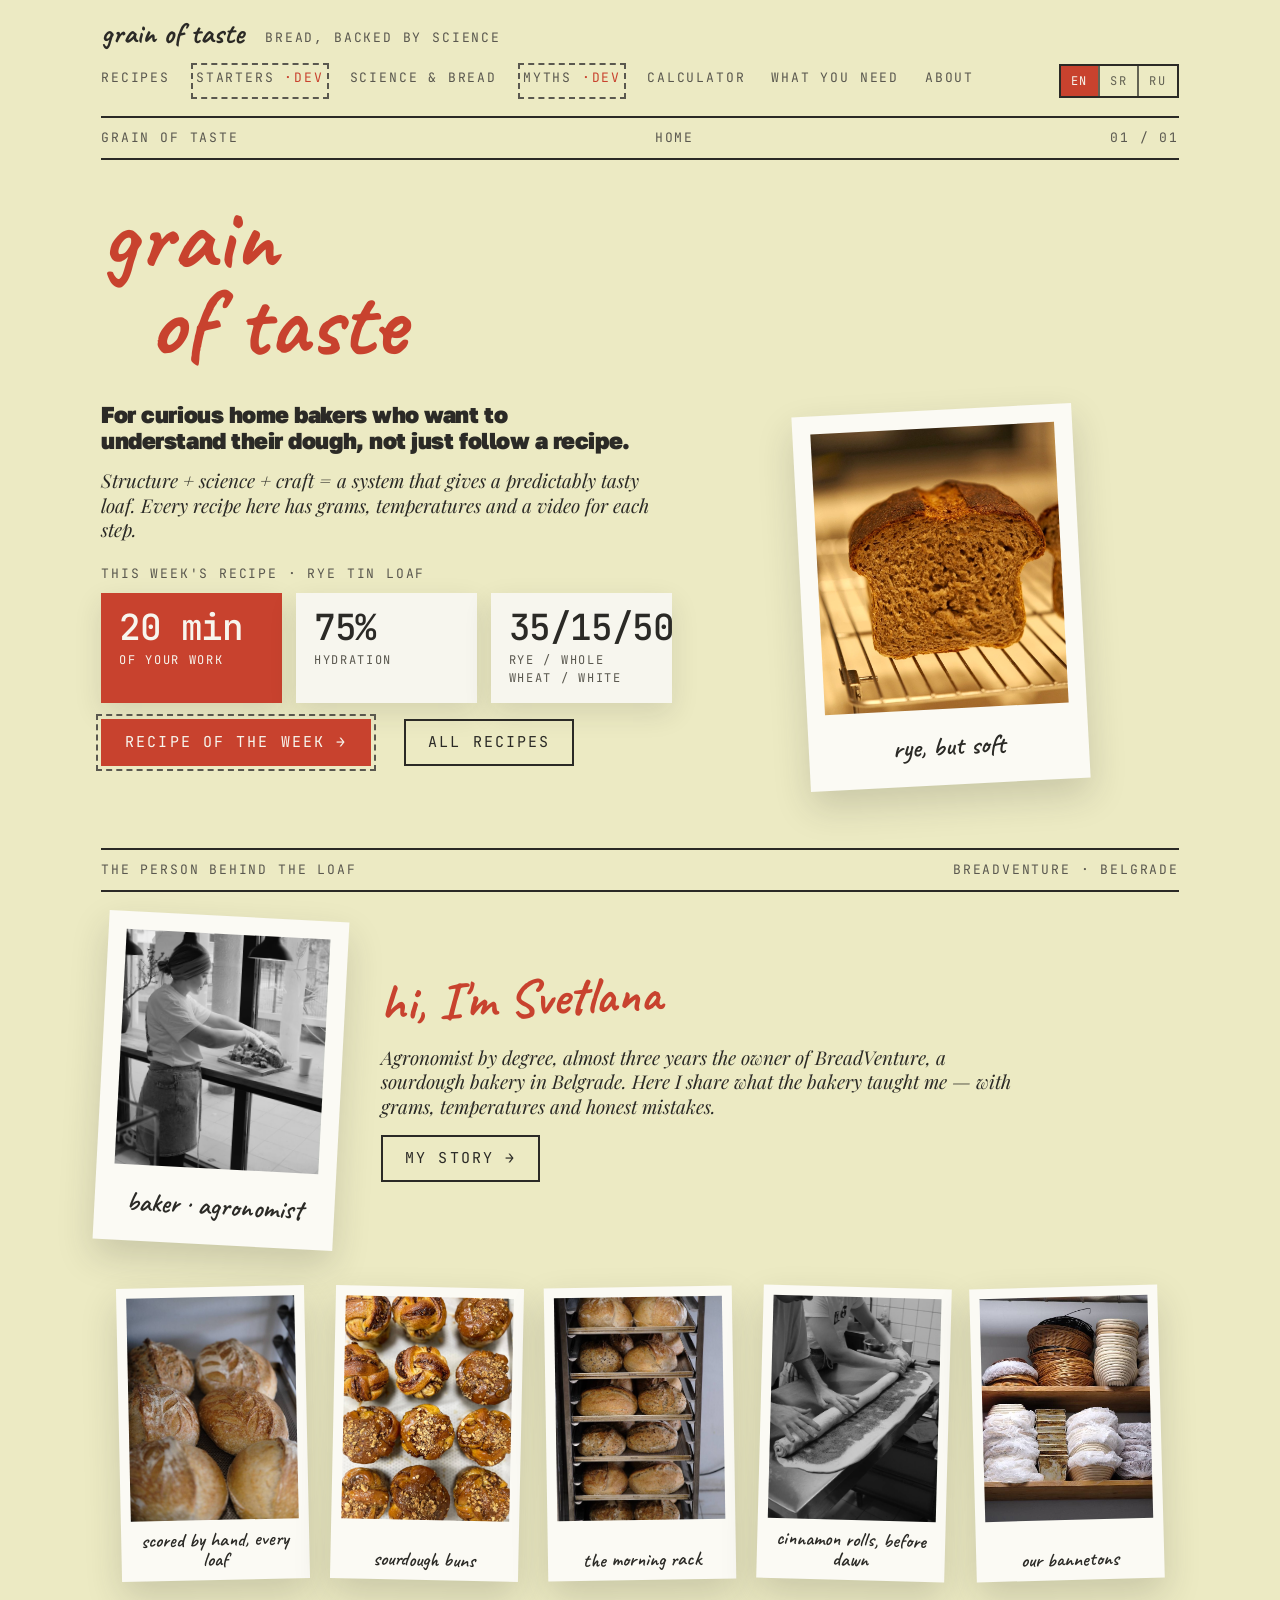
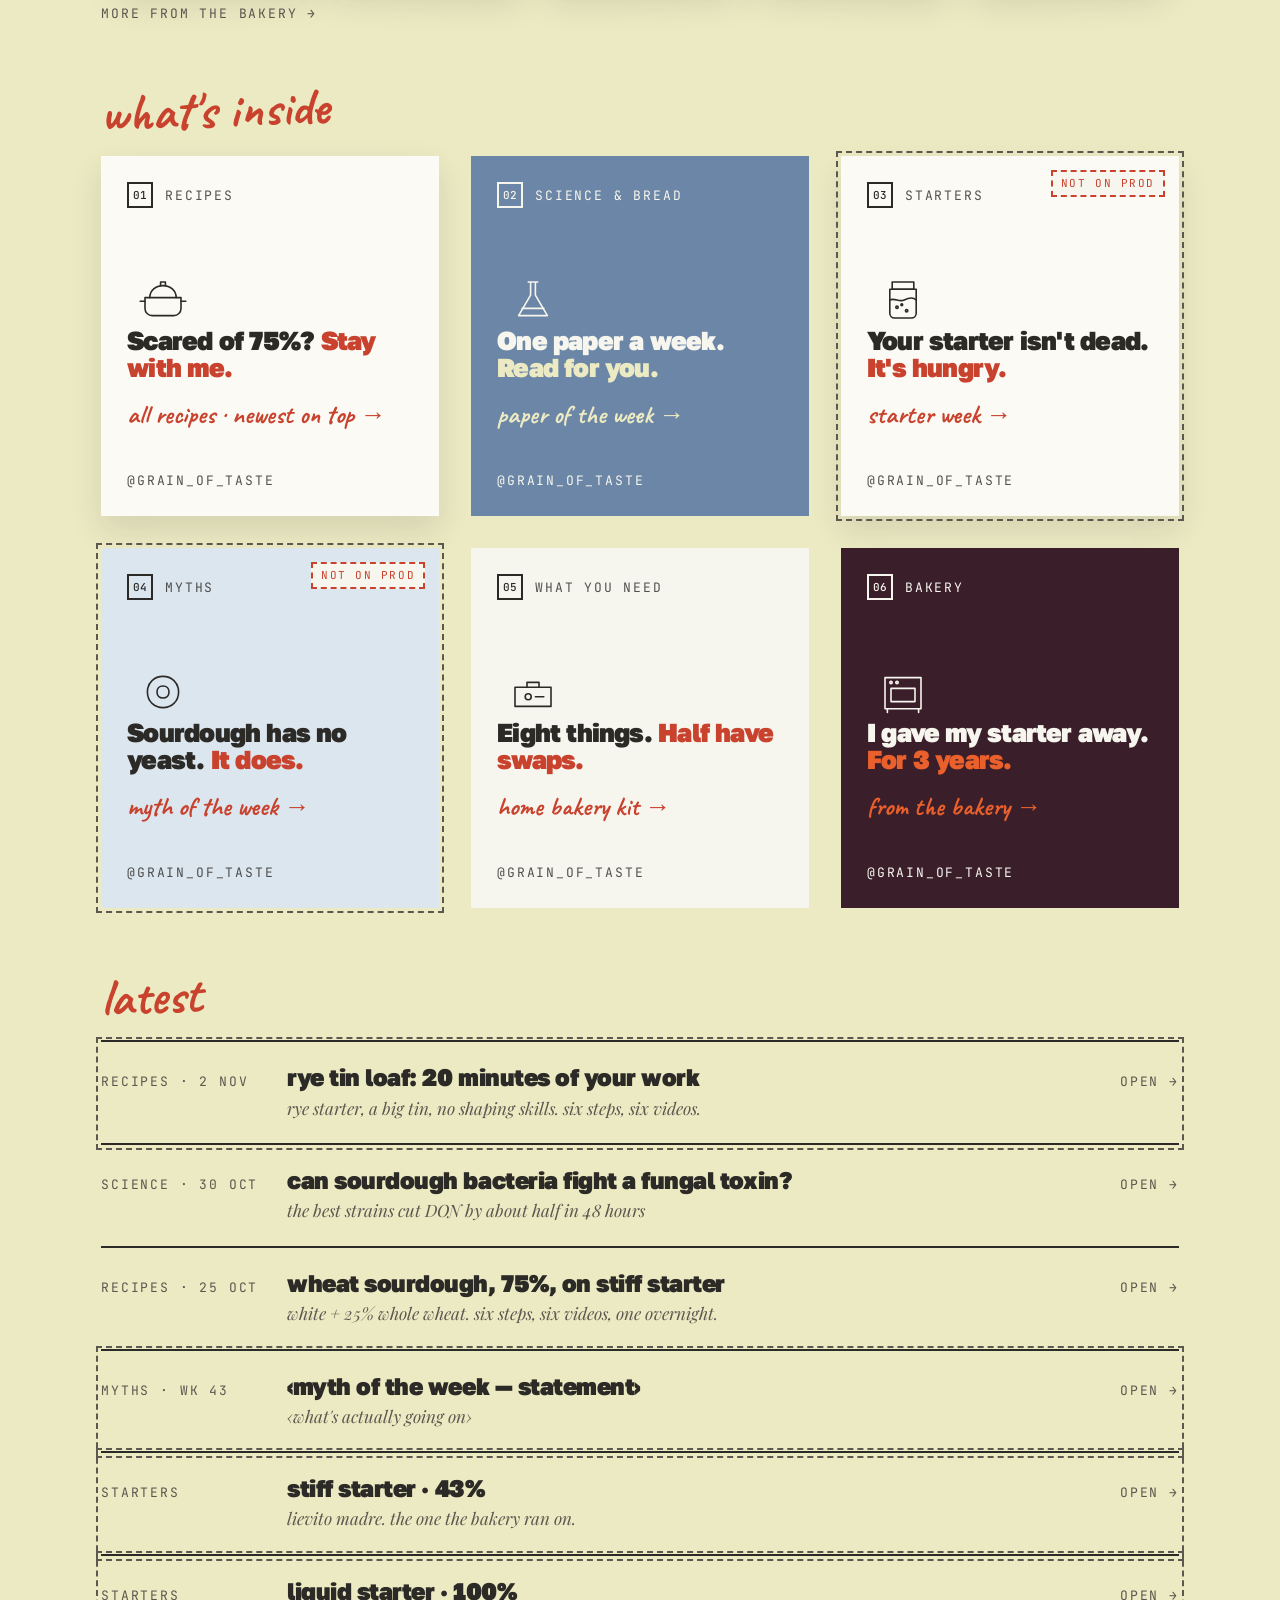
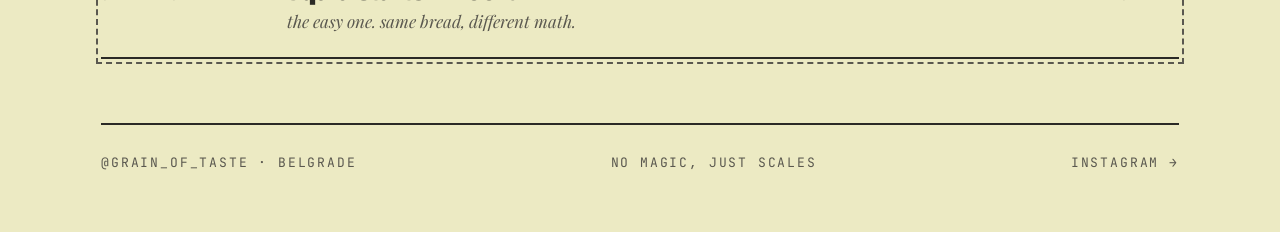
==== commit 5dab6f02: "recipes index page (newest on top, latest highlighted); nav 'recipes' → list; home recipe of the wee" ====
--- a/index.html
+++ b/index.html
@@ -14,7 +14,7 @@
 <meta name="description" content="Sourdough recipes, starters, a dough calculator and weekly bread science — from an agronomist who ran a bakery in Belgrade. No magic, just scales.">
 <link rel="preconnect" href="https://fonts.googleapis.com"><link rel="preconnect" href="https://fonts.gstatic.com" crossorigin>
 <link href="https://fonts.googleapis.com/css2?family=Caveat:wght@600;700&family=Playfair+Display:ital@1&family=JetBrains+Mono:wght@400;500&family=Golos+Text:wght@900&display=swap" rel="stylesheet">
-<link rel="stylesheet" href="assets/style.css?v=fcdab4e9">
+<link rel="stylesheet" href="assets/style.css?v=16be8d1f">
 </head>
 <body class="yellow">
 <div class="wrap">
@@ -22,7 +22,7 @@
 <header class="site-header">
   <a class="brand" href="index.html">grain of taste <span>bread, backed by science</span></a>
   <nav class="main">
-    <a href="recipes/wheat-sourdough.html">recipes</a>
+    <a href="recipes/index.html">recipes</a>
     <a href="recipes/stiff-starter-43.html">starters</a>
     <a href="science/index.html">science &amp; bread</a>
     <a href="myths/index.html">myths</a>
@@ -39,17 +39,32 @@
   <div>
     <p class="lede">For curious home bakers who want to understand their dough, not just follow a recipe.</p>
     <p class="thought" style="margin-top:14px">Structure + science + craft = a system that gives a predictably tasty loaf. Every recipe here has grams, temperatures and a video for each step.</p>
+    <!-- recipe of the week: the newest released recipe. data-needs = shown once that section is out; data-until = shown only until it is -->
+    <div data-needs="rye">
+    <p class="caps" style="margin:22px 0 -6px">this week's recipe · rye tin loaf</p>
+    <div class="plates">
+      <div class="plate accent"><span class="num">20 min</span><span class="caps">of your work</span></div>
+      <div class="plate"><span class="num">75%</span><span class="caps">hydration</span></div>
+      <div class="plate"><span class="num">35/15/50</span><span class="caps">rye / whole wheat / white</span></div>
+    </div>
+    <p><a class="btn fill" href="recipes/rye-tin-loaf.html">recipe of the week →</a> &nbsp; <a class="btn" href="recipes/index.html">all recipes</a></p>
+    </div>
+    <div data-until="rye">
     <p class="caps" style="margin:22px 0 -6px">this week's recipe · wheat sourdough</p>
     <div class="plates">
       <div class="plate"><span class="num">75%</span><span class="caps">dough hydration</span></div>
       <div class="plate"><span class="num">43%</span><span class="caps">stiff starter hydration</span></div>
       <div class="plate accent"><span class="num">23–25°</span><span class="caps">dough temp in my process</span></div>
     </div>
-    <p><a class="btn fill" href="recipes/wheat-sourdough.html">recipe of the week →</a> &nbsp; <a class="btn" href="calculator.html">scale a recipe</a></p>
+    <p><a class="btn fill" href="recipes/wheat-sourdough.html">recipe of the week →</a> &nbsp; <a class="btn" href="recipes/index.html">all recipes</a></p>
+    </div>
   </div>
   <div style="text-align:center">
-    <figure class="polaroid w320" style="margin:0">
-      <!-- replace with photos/hero.jpg — bread on the rack or crumb close-up, preset applied -->
+    <figure class="polaroid w320" style="margin:0" data-needs="rye">
+      <img class="ph" src="photos/rye/cover.jpg" alt="rye tin loaf cut in half">
+      <figcaption class="cap">rye, but soft</figcaption>
+    </figure>
+    <figure class="polaroid w320" style="margin:0" data-until="rye">
       <img class="ph" src="photos/hero.jpg" alt="" onerror="this.removeAttribute('src')">
       <figcaption class="cap">white + whole wheat</figcaption>
     </figure>
@@ -79,11 +94,11 @@
 <section>
   <h2 class="hand tilt">what's inside</h2>
   <div class="three">
-    <a class="cover-card yellow" href="recipes/wheat-sourdough.html">
+    <a class="cover-card yellow" href="recipes/index.html">
       <div class="top"><span class="no">01</span><span class="caps">recipes</span></div>
       <span data-icon="pot" class="icon"></span>
       <p class="hook">Scared of 75%? <i>Stay with me.</i></p>
-      <span class="series">recipe of the week →</span>
+      <span class="series">all recipes · newest on top →</span>
       <div class="bottom"><span class="caps">@grain_of_taste</span></div>
     </a>
     <a class="cover-card blue" href="science/index.html">
@@ -144,8 +159,8 @@
 </footer>
 </div>
 <script src="assets/site.js?v=3bee88e0"></script>
-<script src="assets/i18n.js?v=c0e2ca39"></script>
-<script src="assets/flags.js?v=604e0d68"></script>
+<script src="assets/i18n.js?v=70131208"></script>
+<script src="assets/flags.js?v=aabb6227"></script>
 <script src="assets/analytics.js?v=9a5e3be8"></script>
 </body>
 </html>
--- a/assets/style.css
+++ b/assets/style.css
@@ -634,3 +634,24 @@
 /* home: a card in the page's own colour needs its own edge */
 body.yellow .cover-card.yellow{background:var(--card);box-shadow:0 14px 30px rgba(43,42,38,.12)}
 @media(min-width:601px){.post{grid-template-columns:170px 1fr auto}.post > .caps:first-child{white-space:nowrap}}
+
+/* ---------- recipes index: newest first, the first visible card is the big "latest" one ---------- */
+.rcp-list{display:grid;grid-template-columns:1fr;gap:30px;margin:10px 0 20px}
+.rcp-card{display:grid;grid-template-columns:180px minmax(0,1fr);max-width:820px;gap:26px;align-items:center;background:var(--card);color:var(--ink);padding:26px;box-shadow:0 14px 30px rgba(43,42,38,.12);transition:transform .2s}
+.rcp-card:hover{transform:translateY(-3px)}
+.rcp-card .polaroid{width:100%;margin:0;padding:8px 8px 40px}
+.rcp-card .polaroid .ph{aspect-ratio:4/5}
+.rcp-card .polaroid .cap{font-size:22px;height:40px}
+.rcp-text{display:flex;flex-direction:column;gap:10px;align-items:flex-start}
+.rcp-title{font-family:var(--hook);font-weight:900;font-size:34px;line-height:1;letter-spacing:-.03em}
+.rcp-sub{margin:0;font-family:'Playfair Display',serif;font-style:italic;font-size:18px;line-height:1.45}
+.rcp-tags{display:flex;flex-wrap:wrap;gap:8px}
+.rcp-tags span{font-family:'JetBrains Mono',monospace;font-size:11px;letter-spacing:.12em;text-transform:uppercase;border:1.5px solid var(--ink);padding:5px 9px}
+.rcp-new{display:none;background:var(--red);color:var(--paper);font-size:30px;line-height:1;padding:4px 16px 8px;transform:rotate(-2deg);margin-bottom:4px}
+.rcp-card:first-child{max-width:none;grid-template-columns:minmax(0,380px) minmax(0,1fr);gap:48px;padding:36px}
+.rcp-card:first-child .rcp-new{display:inline-block}
+.rcp-card:first-child .rcp-title{font-size:clamp(44px,6vw,72px)}
+.rcp-card:first-child .rcp-sub{font-size:22px}
+.rcp-card:first-child .polaroid{transform:rotate(-2deg);padding:12px 12px 56px}
+.rcp-card:first-child .polaroid .cap{font-size:28px;height:56px}
+@media(max-width:900px){.rcp-list{grid-template-columns:1fr}.rcp-card,.rcp-card:first-child{grid-template-columns:1fr;gap:24px;padding:22px}.rcp-card .polaroid{max-width:320px;justify-self:center}}
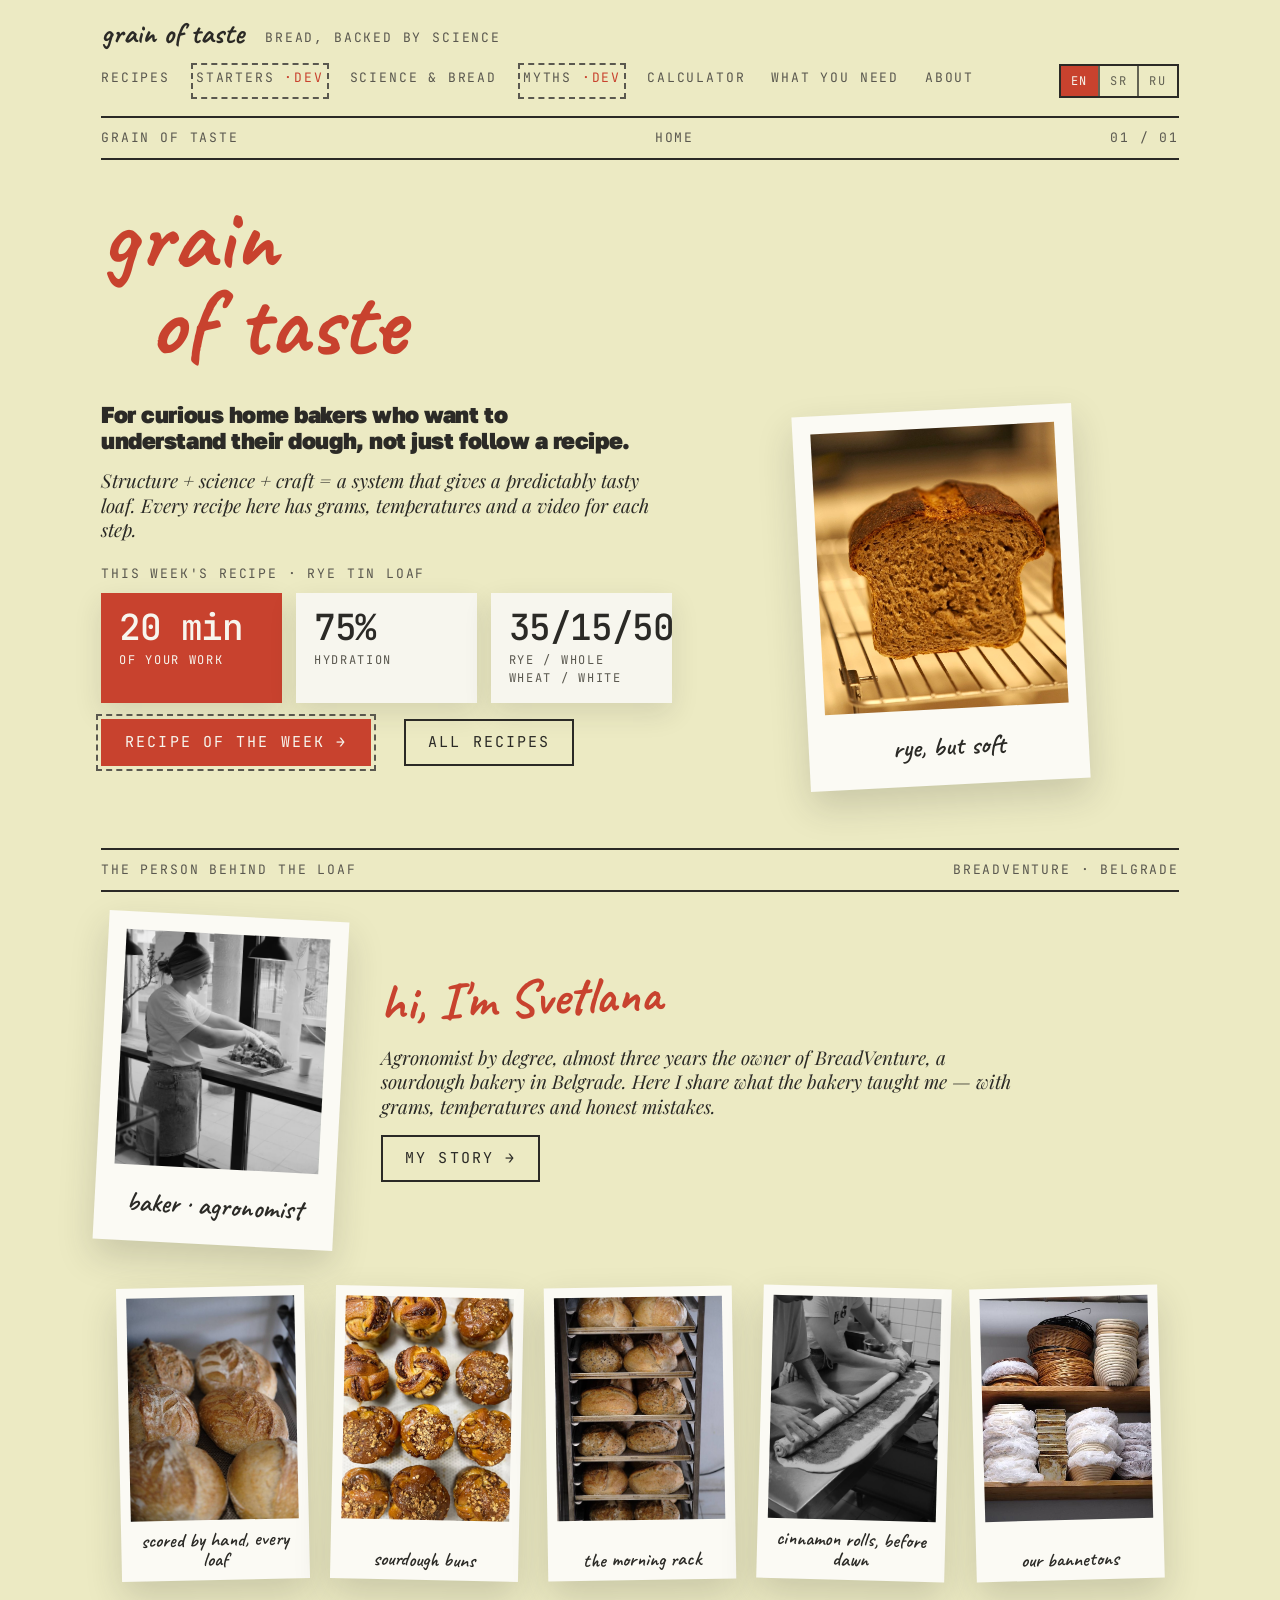
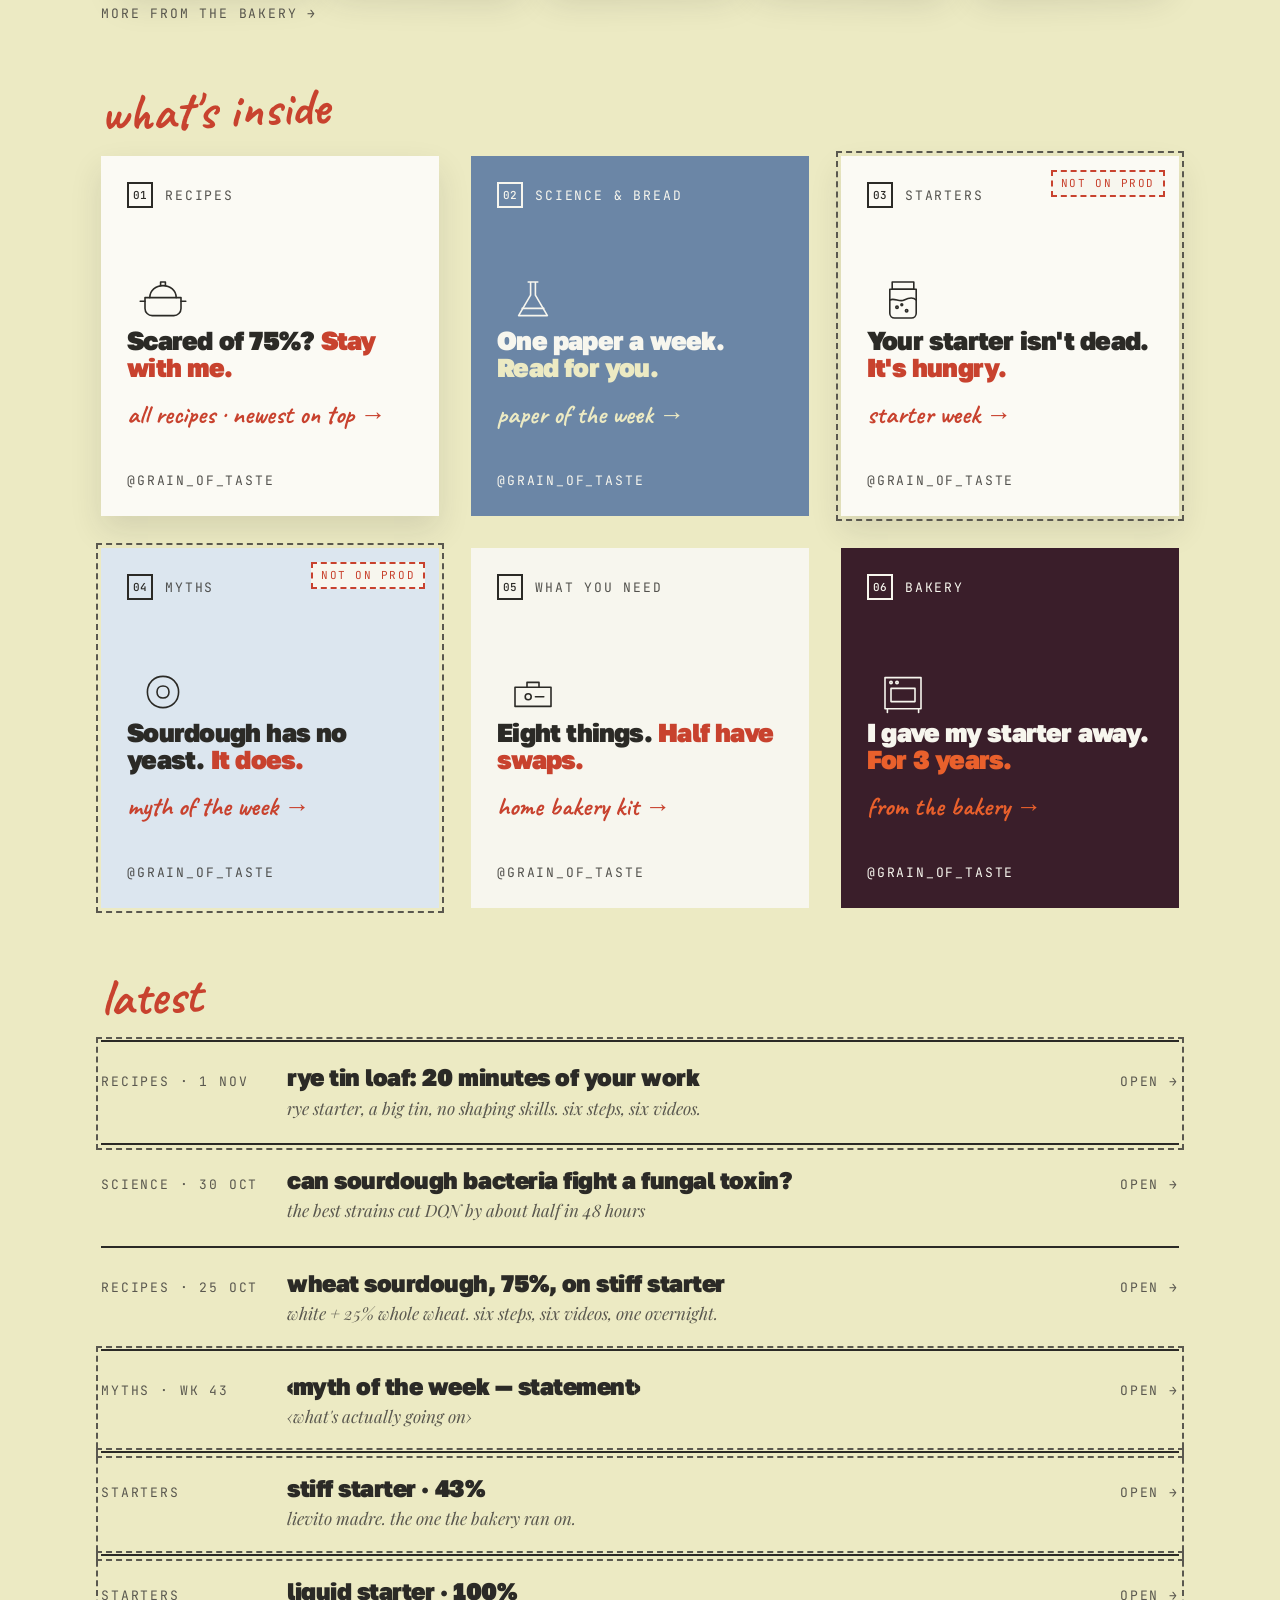
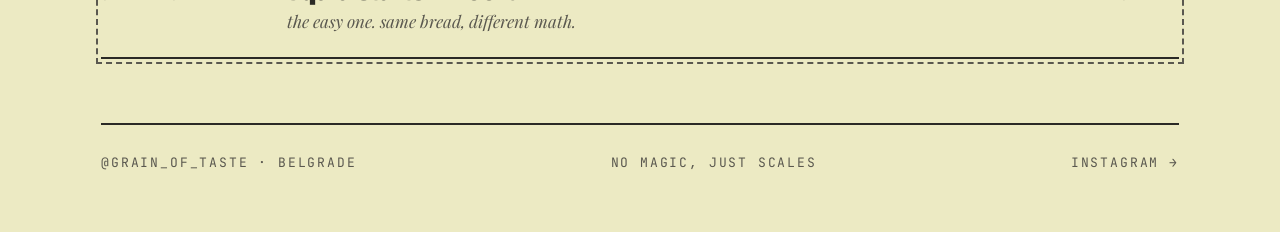
==== commit c11d4a2d: "rye recipe dated 1 nov (goes live today) Co-Authored-By: Claude Opus 5.5 <noreply@anthropic.com> Cla" ====
--- a/index.html
+++ b/index.html
@@ -143,7 +143,7 @@
   <h2 class="hand tilt">latest</h2>
   <!-- Add new posts at the top. caps = rubric · date -->
   <div class="posts">
-    <a class="post" href="recipes/rye-tin-loaf.html"><span class="caps">recipes · 2 nov</span><div><div class="title">rye tin loaf: 20 minutes of your work</div><div class="sub">rye starter, a big tin, no shaping skills. six steps, six videos.</div></div><span class="caps arrow">open</span></a>
+    <a class="post" href="recipes/rye-tin-loaf.html"><span class="caps">recipes · 1 nov</span><div><div class="title">rye tin loaf: 20 minutes of your work</div><div class="sub">rye starter, a big tin, no shaping skills. six steps, six videos.</div></div><span class="caps arrow">open</span></a>
     <a class="post" href="science/2026-10-30-sourdough-vs-fusarium.html"><span class="caps">science · 30 oct</span><div><div class="title">can sourdough bacteria fight a fungal toxin?</div><div class="sub">the best strains cut DON by about half in 48 hours</div></div><span class="caps arrow">open</span></a>
     <a class="post" href="recipes/wheat-sourdough.html"><span class="caps">recipes · 25 oct</span><div><div class="title">wheat sourdough, 75%, on stiff starter</div><div class="sub">white + 25% whole wheat. six steps, six videos, one overnight.</div></div><span class="caps arrow">open</span></a>
     <a class="post" href="myths/myth-template.html"><span class="caps">myths · wk 43</span><div><div class="title">‹myth of the week — statement›</div><div class="sub">‹what's actually going on›</div></div><span class="caps arrow">open</span></a>
@@ -159,7 +159,7 @@
 </footer>
 </div>
 <script src="assets/site.js?v=3bee88e0"></script>
-<script src="assets/i18n.js?v=70131208"></script>
+<script src="assets/i18n.js?v=c12eec57"></script>
 <script src="assets/flags.js?v=aabb6227"></script>
 <script src="assets/analytics.js?v=9a5e3be8"></script>
 </body>
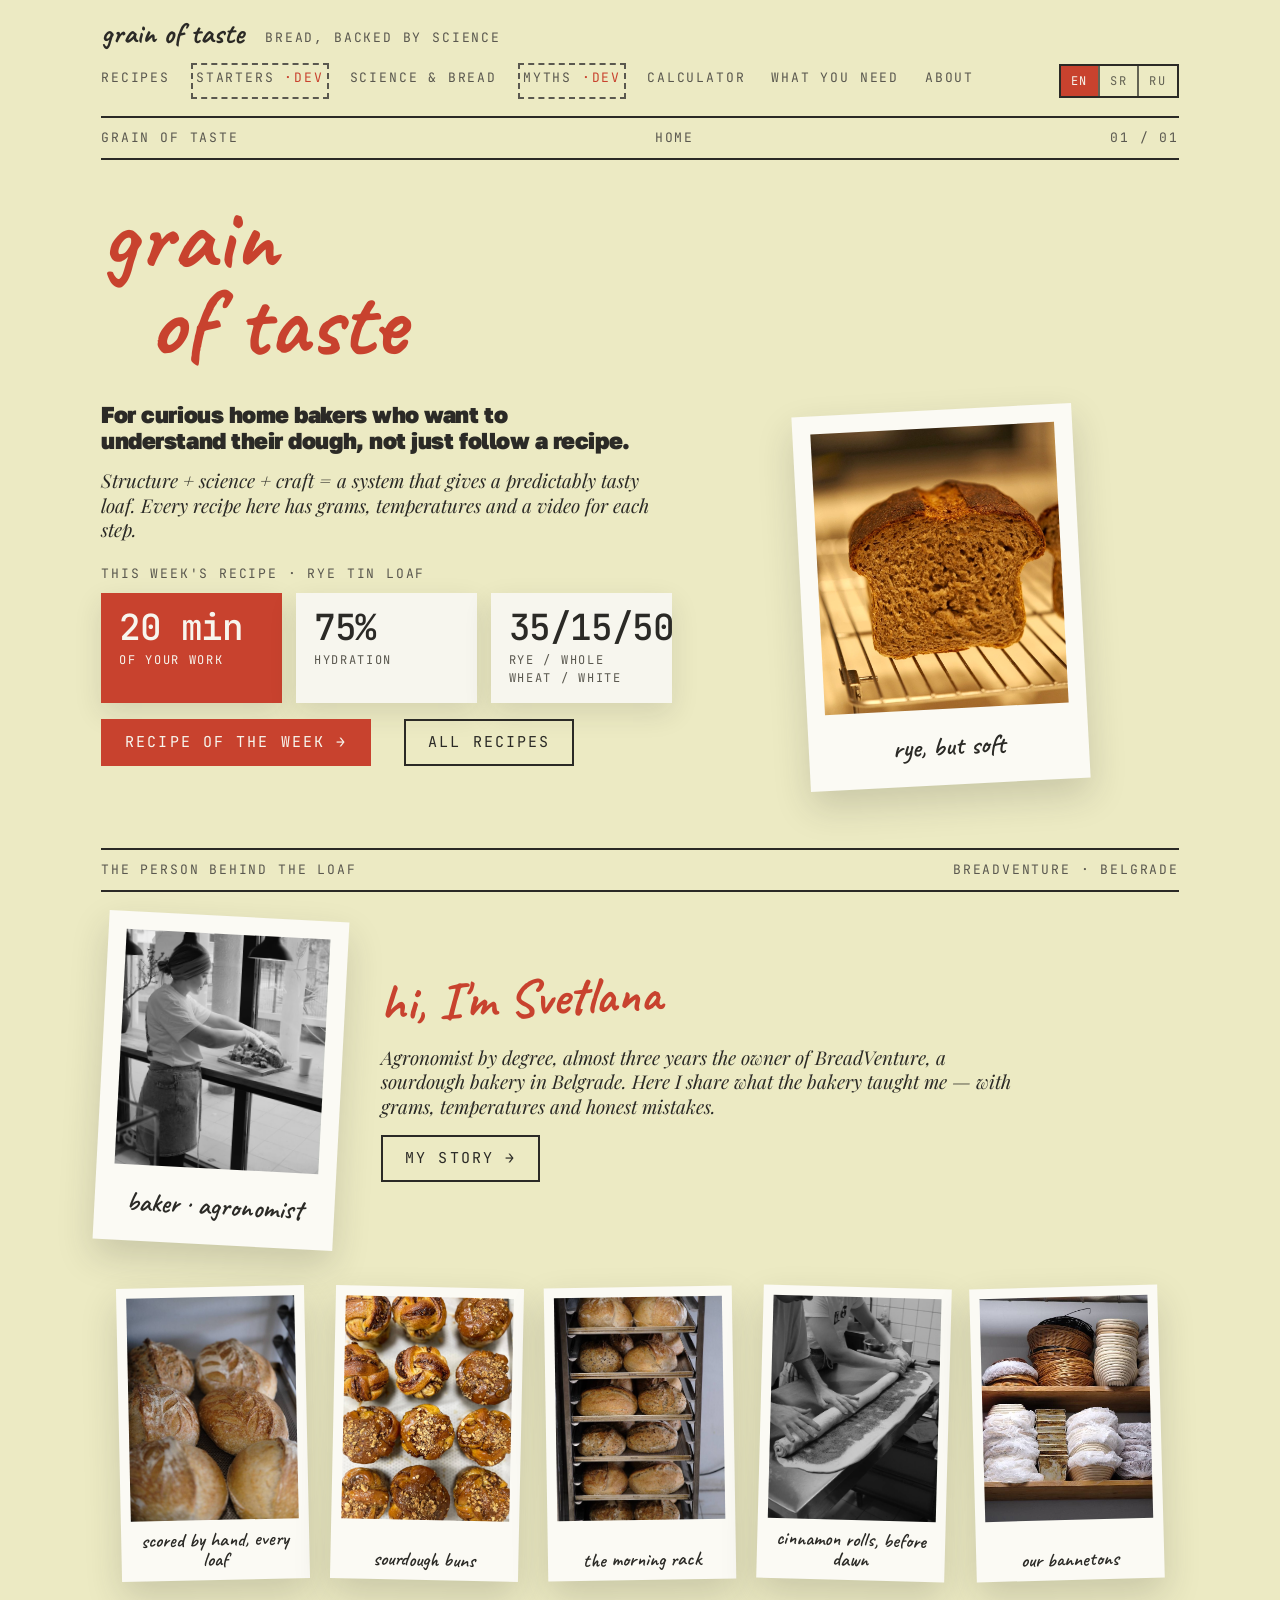
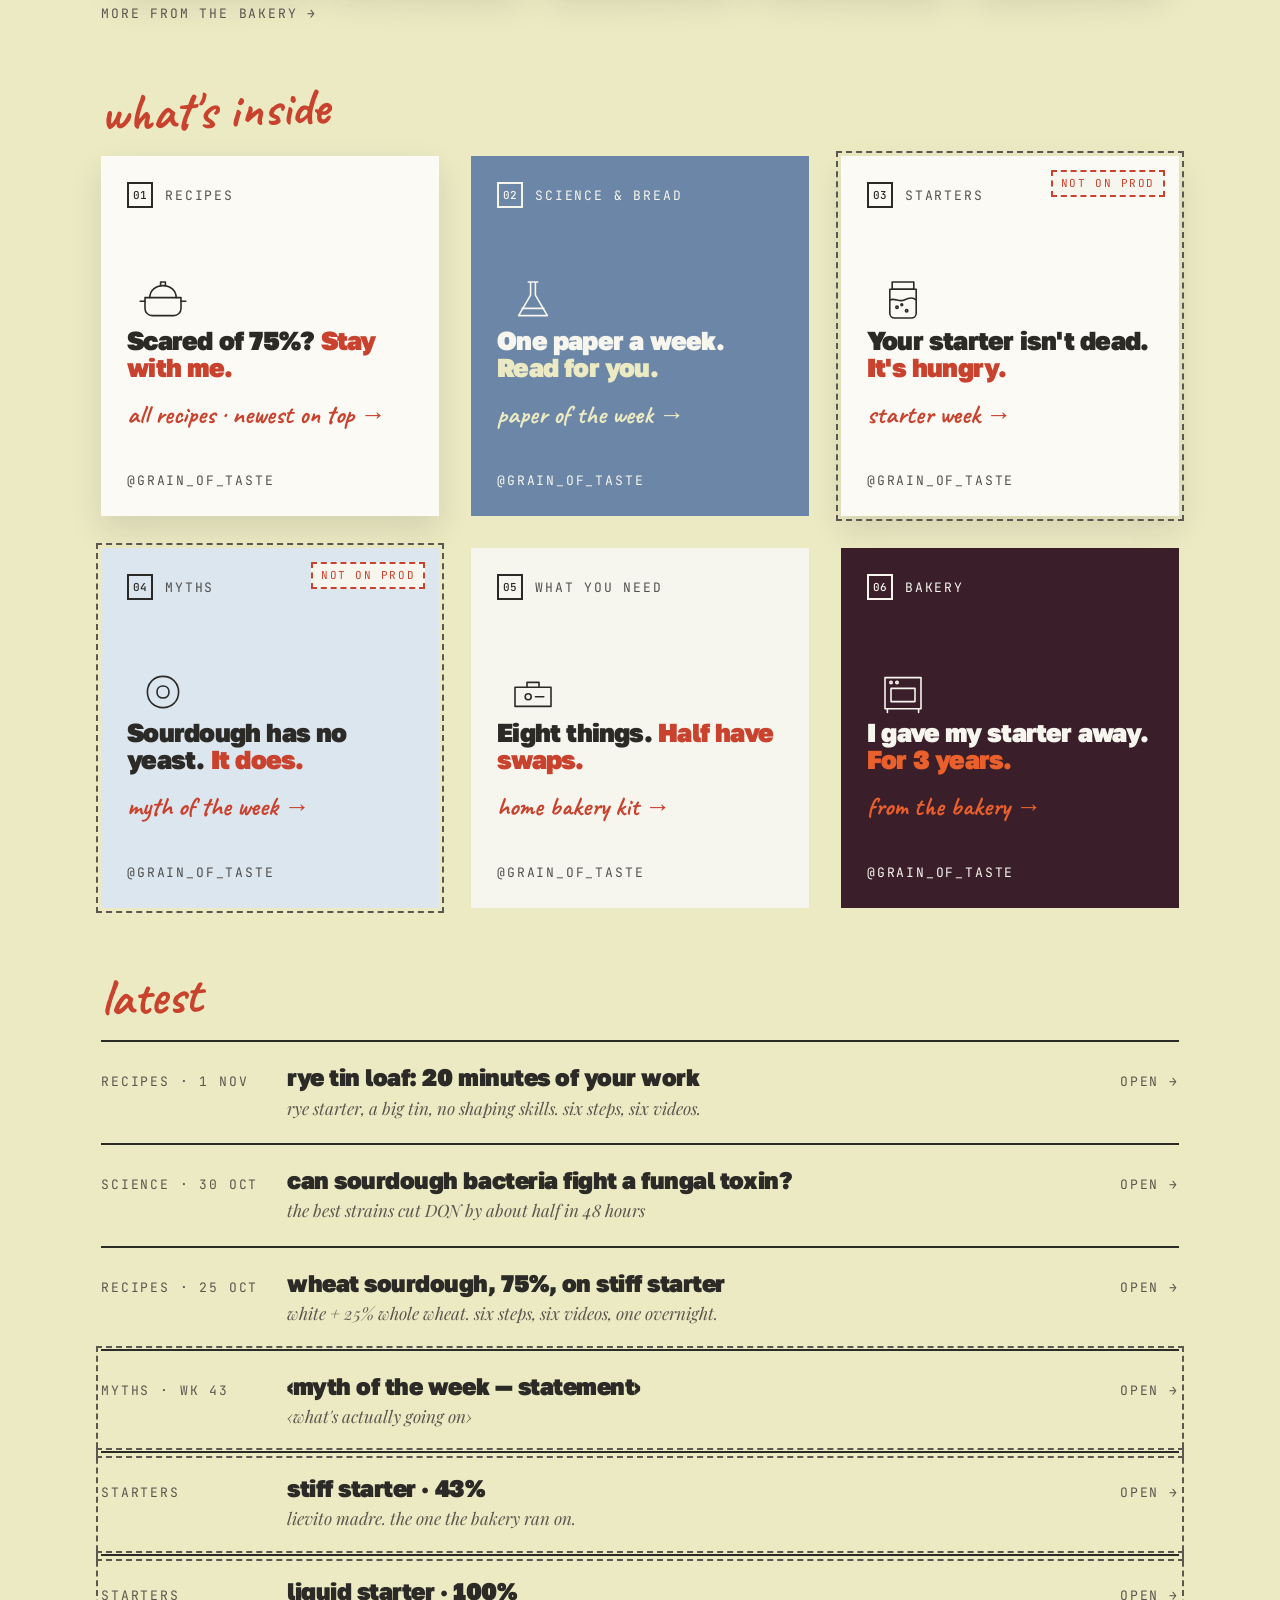
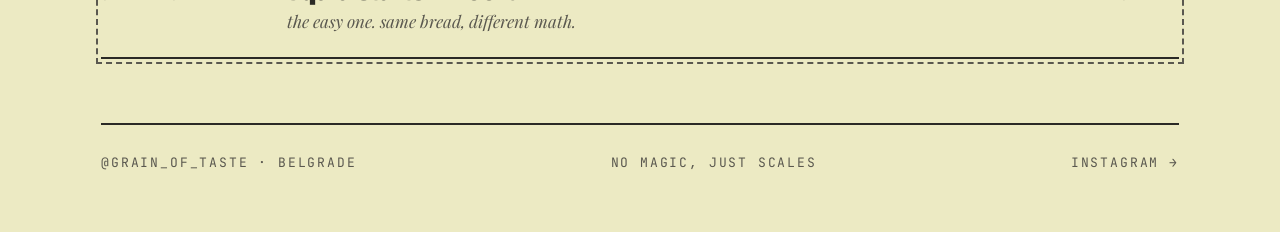
==== commit 0ec52531: "release: rye tin loaf on prod (recipe, recipes list, calculator, recipe of the week) Co-Authored-By:" ====
--- a/index.html
+++ b/index.html
@@ -158,9 +158,9 @@
   <a class="caps" href="https://instagram.com/grain_of_taste">instagram →</a>
 </footer>
 </div>
-<script src="assets/site.js?v=3bee88e0"></script>
-<script src="assets/i18n.js?v=c12eec57"></script>
-<script src="assets/flags.js?v=aabb6227"></script>
+<script src="assets/site.js?v=b93f59a7"></script>
+<script src="assets/i18n.js?v=c69eb1b2"></script>
+<script src="assets/flags.js?v=26d8e759"></script>
 <script src="assets/analytics.js?v=9a5e3be8"></script>
 </body>
 </html>
